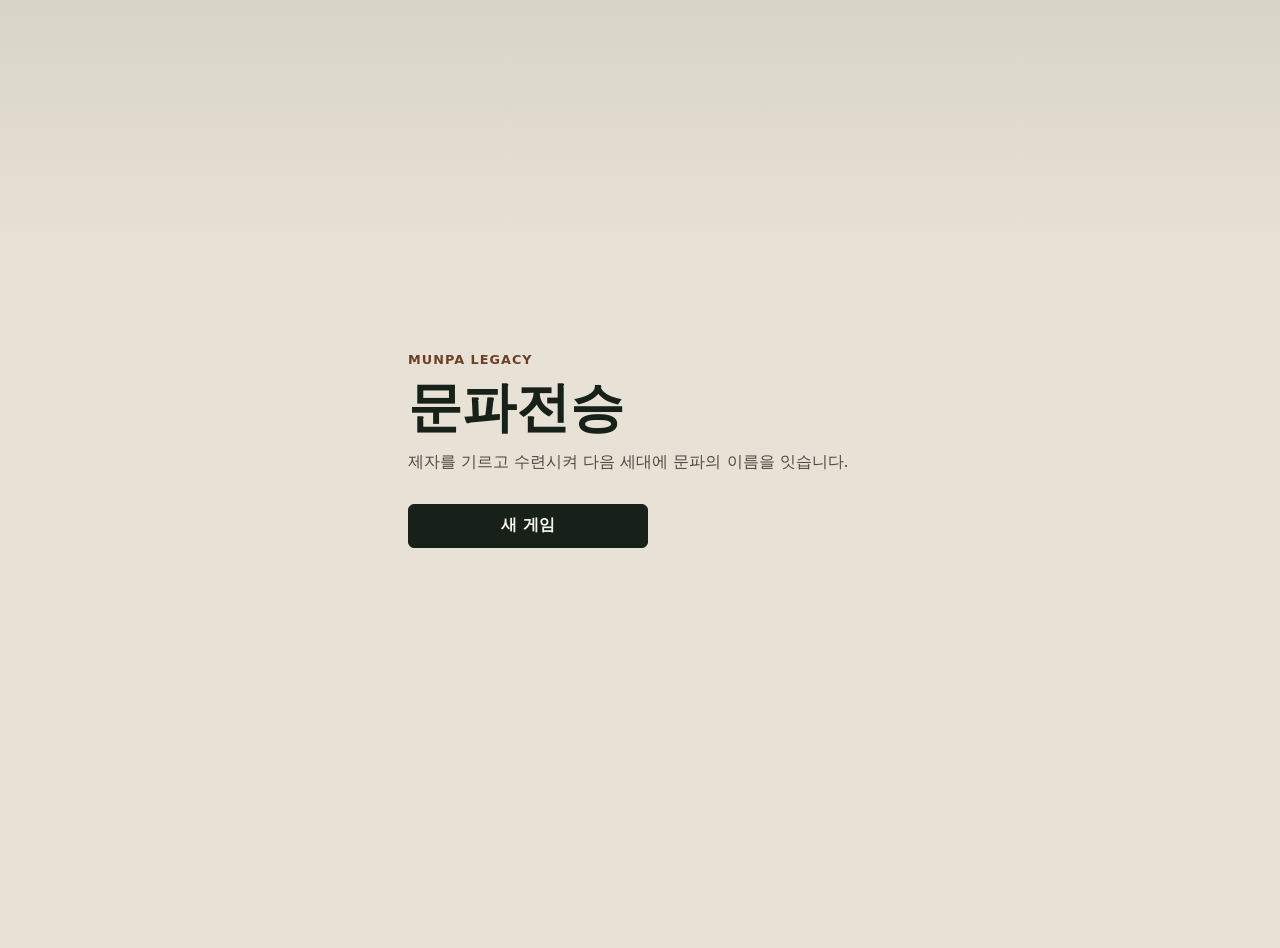
==== index.html @ 15f0800d "개파조사 생성 흐름 추가" ====
<!doctype html>
<html lang="ko">
  <head>
    <meta charset="utf-8">
    <meta name="viewport" content="width=device-width, initial-scale=1">
    <meta name="theme-color" content="#172019">
    <title>문파전승</title>
    <link rel="manifest" href="./manifest.webmanifest">
    <link rel="stylesheet" href="./styles.css">
  </head>
  <body>
    <main id="app" class="app-shell" aria-live="polite">
      <section id="welcomeView" class="welcome-view">
        <div class="welcome-copy">
          <p class="kicker">Munpa Legacy</p>
          <h1>문파전승</h1>
          <p>제자를 기르고 수련시켜 다음 세대에 문파의 이름을 잇습니다.</p>
        </div>
        <div class="welcome-actions">
          <button id="continueGame" class="secondary-action" type="button" hidden>계속하기</button>
          <button id="newGame" class="primary-action" type="button">새 게임</button>
        </div>
      </section>

      <section id="founderView" class="founder-view" hidden>
        <header class="creation-header">
          <p class="kicker">개파조사</p>
          <h1>첫 인물을 정하세요</h1>
        </header>

        <form id="founderForm" class="founder-form">
          <fieldset class="portrait-picker">
            <legend>초상화</legend>
            <div id="portraitOptions" class="portrait-options"></div>
          </fieldset>

          <label class="name-field" for="sectNameInput">
            <span>문파 이름</span>
            <div class="name-row">
              <input id="sectNameInput" name="sectName" type="text" maxlength="12" autocomplete="off">
              <button id="randomSectName" class="icon-action" type="button" aria-label="문파 이름 무작위" title="문파 이름 무작위">
                <svg class="dice-icon" aria-hidden="true" viewBox="0 0 24 24">
                  <rect x="3" y="3" width="18" height="18" rx="4"></rect>
                  <circle cx="8" cy="8" r="1.6"></circle>
                  <circle cx="16" cy="8" r="1.6"></circle>
                  <circle cx="8" cy="16" r="1.6"></circle>
                  <circle cx="16" cy="16" r="1.6"></circle>
                  <circle cx="12" cy="12" r="1.6"></circle>
                </svg>
              </button>
            </div>
          </label>

          <label class="name-field" for="founderName">
            <span>개파조사 이름</span>
            <div class="name-row">
              <input id="founderName" name="founderName" type="text" maxlength="12" autocomplete="off">
              <button id="randomName" class="icon-action" type="button" aria-label="이름 무작위" title="이름 무작위">
                <svg class="dice-icon" aria-hidden="true" viewBox="0 0 24 24">
                  <rect x="3" y="3" width="18" height="18" rx="4"></rect>
                  <circle cx="8" cy="8" r="1.6"></circle>
                  <circle cx="16" cy="8" r="1.6"></circle>
                  <circle cx="8" cy="16" r="1.6"></circle>
                  <circle cx="16" cy="16" r="1.6"></circle>
                  <circle cx="12" cy="12" r="1.6"></circle>
                </svg>
              </button>
            </div>
          </label>

          <button class="primary-action" type="submit">개파하기</button>
        </form>
      </section>

      <section id="gameView" class="game-view" hidden>
        <header class="fixed-status">
          <div class="sect-header">
            <div>
              <p class="kicker">현재 문파</p>
              <h1 id="sectName">-</h1>
            </div>
            <div class="header-actions">
              <p id="saveState" class="save-state">저장 확인 중</p>
              <button id="returnWelcome" class="secondary-action compact-action" type="button">처음으로</button>
            </div>
          </div>

          <article class="founder-card" aria-label="개파조사">
            <div id="founderPortrait" class="portrait portrait-small"></div>
            <div>
              <p class="kicker">개파조사</p>
              <h3 id="founderNameDisplay">-</h3>
              <p id="founderMeta">-</p>
            </div>
          </article>
        </header>

        <div class="status-pane">
          <section class="scene-panel" aria-label="문파 상태">
            <div class="scene-text">
              <p id="seasonText">입문 첫날</p>
              <h2 id="mainStatus">문파를 정비하는 중입니다</h2>
            </div>
            <div class="disciple-list" aria-label="제자 목록">
              <h3>제자</h3>
              <div id="discipleList"></div>
            </div>
          </section>
        </div>

        <nav class="menu-bar" aria-label="게임 메뉴">
          <button type="button">메뉴1</button>
          <button type="button">메뉴2</button>
        </nav>
      </section>
    </main>

    <script type="module" src="./src/app.js"></script>
  </body>
</html>
---- styles.css ----
:root {
  color: #172019;
  background: #e7e2d5;
  font-family:
    Inter, ui-sans-serif, system-ui, -apple-system, BlinkMacSystemFont, "Segoe UI",
    sans-serif;
}

* {
  box-sizing: border-box;
}

body {
  margin: 0;
  min-height: 100vh;
  background:
    linear-gradient(180deg, rgba(33, 45, 36, 0.08), transparent 260px),
    #e7e2d5;
}

button {
  min-height: 44px;
  border: 1px solid #172019;
  border-radius: 6px;
  padding: 0 16px;
  color: #f8f5ed;
  background: #172019;
  font: inherit;
  font-weight: 700;
  cursor: pointer;
}

button:hover {
  background: #2d4336;
}

[hidden] {
  display: none !important;
}

.app-shell {
  min-height: 100vh;
}

.welcome-view,
.founder-view,
.game-view {
  width: min(100%, 520px);
  min-height: 100vh;
  margin: 0 auto;
}

.welcome-view,
.founder-view {
  display: grid;
  align-content: center;
  gap: 28px;
  padding: 28px;
}

.founder-view {
  align-content: start;
  background: #f8f5ed;
}

.welcome-copy {
  display: grid;
  gap: 12px;
}

.kicker {
  margin: 0;
  color: #6d3f24;
  font-size: 0.8rem;
  font-weight: 800;
  letter-spacing: 0.08em;
  text-transform: uppercase;
}

.welcome-copy h1,
.creation-header h1,
.sect-header h1 {
  margin: 0;
  font-size: clamp(2rem, 8vw, 3.4rem);
  line-height: 1.05;
  word-break: keep-all;
  text-wrap: balance;
}

.welcome-copy p:not(.kicker) {
  max-width: 32rem;
  margin: 0;
  color: #4d4a42;
  font-size: 1rem;
  line-height: 1.7;
  word-break: keep-all;
  overflow-wrap: break-word;
  text-wrap: pretty;
}

.welcome-actions {
  display: flex;
  flex-wrap: wrap;
  gap: 10px;
}

.primary-action,
.secondary-action {
  width: 100%;
  max-width: 240px;
}

.secondary-action {
  color: #172019;
  background: #ffffff;
}

.secondary-action:hover {
  background: #efe8d8;
}

.creation-header {
  display: grid;
  gap: 8px;
  padding-top: clamp(12px, 6vh, 48px);
}

.creation-header h1 {
  font-size: clamp(2rem, 7vw, 3rem);
}

.founder-form {
  display: grid;
  gap: 22px;
}

.portrait-picker {
  display: grid;
  gap: 12px;
  margin: 0;
  padding: 0;
  border: 0;
}

.portrait-picker legend,
.name-field span {
  margin-bottom: 8px;
  color: #172019;
  font-weight: 800;
}

.portrait-options {
  display: grid;
  grid-template-columns: repeat(2, minmax(0, 1fr));
  gap: 10px;
}

.portrait-option {
  display: grid;
  aspect-ratio: 1;
  min-height: 0;
  padding: 8px;
  border: 1px solid #d3cbb8;
  border-radius: 8px;
  color: #172019;
  background: #ffffff;
}

.portrait-option:hover {
  color: #172019;
  background: #f8f5ed;
}

.portrait-option[aria-pressed="true"] {
  border-color: #172019;
  box-shadow: inset 0 0 0 2px #172019;
}

.portrait {
  position: relative;
  width: 100%;
  aspect-ratio: 1;
  min-height: 0;
  border: 1px solid rgba(23, 32, 25, 0.18);
  border-radius: 8px;
  overflow: hidden;
  background:
    radial-gradient(circle at 50% 35%, var(--face) 0 17%, transparent 18%),
    radial-gradient(circle at 50% 72%, var(--robe) 0 30%, transparent 31%),
    linear-gradient(145deg, var(--bg-a), var(--bg-b));
}

.portrait-image {
  background:
    var(--portrait-image) center / cover no-repeat,
    linear-gradient(145deg, var(--bg-a), var(--bg-b));
}

.portrait-image::before,
.portrait-image::after {
  display: none;
}

.portrait::before {
  content: "";
  position: absolute;
  left: 50%;
  top: 26%;
  width: 38%;
  aspect-ratio: 1;
  border-radius: 50% 50% 45% 45%;
  background:
    radial-gradient(circle at 38% 44%, #172019 0 4%, transparent 5%),
    radial-gradient(circle at 62% 44%, #172019 0 4%, transparent 5%),
    linear-gradient(var(--hair) 0 34%, var(--face) 35%);
  transform: translateX(-50%);
}

.portrait::after {
  content: "";
  position: absolute;
  left: 50%;
  bottom: 10%;
  width: 58%;
  height: 42%;
  border-radius: 44% 44% 18% 18%;
  background: linear-gradient(145deg, var(--robe), var(--robe-dark));
  transform: translateX(-50%);
}

.portrait-small {
  width: 76px;
  min-width: 76px;
  height: 76px;
}

.name-field {
  display: grid;
  gap: 8px;
}

.name-row {
  display: grid;
  grid-template-columns: minmax(0, 1fr) 52px;
  gap: 8px;
}

.name-row input {
  width: 100%;
  min-height: 44px;
  border: 1px solid #d3cbb8;
  border-radius: 6px;
  padding: 0 12px;
  color: #172019;
  background: #ffffff;
  font: inherit;
  font-weight: 700;
}

.icon-action {
  display: flex;
  align-items: center;
  justify-content: center;
  width: 52px;
  min-width: 52px;
  min-height: 44px;
  padding: 0;
  color: #172019;
  background: #ffffff;
  line-height: 1;
}

.icon-action:hover {
  background: #efe8d8;
}

.dice-icon {
  display: block;
  width: 25px;
  height: 25px;
  overflow: visible;
}

.dice-icon rect {
  fill: none;
  stroke: currentColor;
  stroke-width: 2;
}

.dice-icon circle {
  fill: currentColor;
}

.founder-form > .primary-action {
  max-width: none;
}

.game-view {
  display: grid;
  grid-template-rows: auto minmax(0, 1fr) auto;
  background: #f8f5ed;
  box-shadow: 0 0 0 1px rgba(23, 32, 25, 0.08);
}

.fixed-status {
  display: grid;
  gap: 14px;
  padding: 20px 20px 16px;
  border-bottom: 1px solid #d3cbb8;
  background: #f8f5ed;
  z-index: 1;
}

.status-pane {
  min-height: 0;
  padding: 0 20px 20px;
  overflow: auto;
}

.sect-header {
  display: flex;
  align-items: flex-start;
  justify-content: space-between;
  gap: 16px;
}

.sect-header h1 {
  margin-top: 4px;
  font-size: clamp(1.8rem, 7vw, 2.8rem);
}

.save-state {
  flex: 0 0 auto;
  margin: 0;
  color: #5f675e;
  font-size: 0.85rem;
  text-align: right;
}

.header-actions {
  display: grid;
  justify-items: end;
  gap: 8px;
}

.compact-action {
  width: auto;
  min-height: 34px;
  padding: 0 10px;
  font-size: 0.85rem;
}

.scene-panel {
  display: grid;
  gap: 18px;
  padding: 20px 0 0;
}

.scene-text {
  min-height: 180px;
  display: grid;
  align-content: end;
  gap: 8px;
  padding: 20px;
  border: 1px solid #d3cbb8;
  border-radius: 8px;
  background:
    linear-gradient(160deg, rgba(45, 67, 54, 0.88), rgba(108, 63, 36, 0.78)),
    #2d4336;
  color: #f8f5ed;
}

.scene-text p,
.scene-text h2,
.disciple-list h3 {
  margin: 0;
}

.scene-text p {
  color: #e8d4b2;
  font-weight: 700;
}

.scene-text h2 {
  font-size: clamp(1.35rem, 5vw, 2rem);
  line-height: 1.25;
}

.disciple-list {
  display: grid;
  gap: 10px;
}

.founder-card {
  display: flex;
  align-items: center;
  gap: 14px;
  padding: 14px;
  border: 1px solid #d3cbb8;
  border-radius: 8px;
  background: #ffffff;
}

.founder-card h3,
.founder-card p {
  margin: 0;
}

.founder-card h3 {
  margin-top: 2px;
  font-size: 1.15rem;
}

.founder-card p:not(.kicker) {
  margin-top: 4px;
  color: #5f675e;
  font-size: 0.9rem;
}

.disciple-list h3 {
  font-size: 1rem;
}

.disciple-card {
  display: grid;
  gap: 6px;
  padding: 14px;
  border: 1px solid #d3cbb8;
  border-radius: 8px;
  background: #ffffff;
}

.disciple-card strong {
  font-size: 1rem;
}

.disciple-card span {
  color: #5f675e;
  font-size: 0.9rem;
}

.empty-state {
  margin: 0;
  padding: 14px;
  border: 1px dashed #c8bfae;
  border-radius: 8px;
  color: #5f675e;
  background: #ffffff;
}

.menu-bar {
  display: grid;
  grid-template-columns: repeat(2, minmax(0, 1fr));
  gap: 10px;
  max-height: 40vh;
  padding: 12px;
  border-top: 1px solid #d3cbb8;
  background: #efe8d8;
  overflow-y: auto;
}

.menu-bar button {
  width: 100%;
}

@media (min-width: 760px) {
  body {
    padding: 24px;
  }

  .welcome-view,
  .founder-view,
  .game-view {
    min-height: calc(100vh - 48px);
    border-radius: 10px;
    overflow: hidden;
  }

  .welcome-view,
  .founder-view {
    min-height: calc(100vh - 48px);
  }
}

@media (max-width: 420px) {
  .sect-header {
    display: grid;
  }

  .save-state {
    text-align: left;
  }

  .header-actions {
    justify-items: start;
  }
}
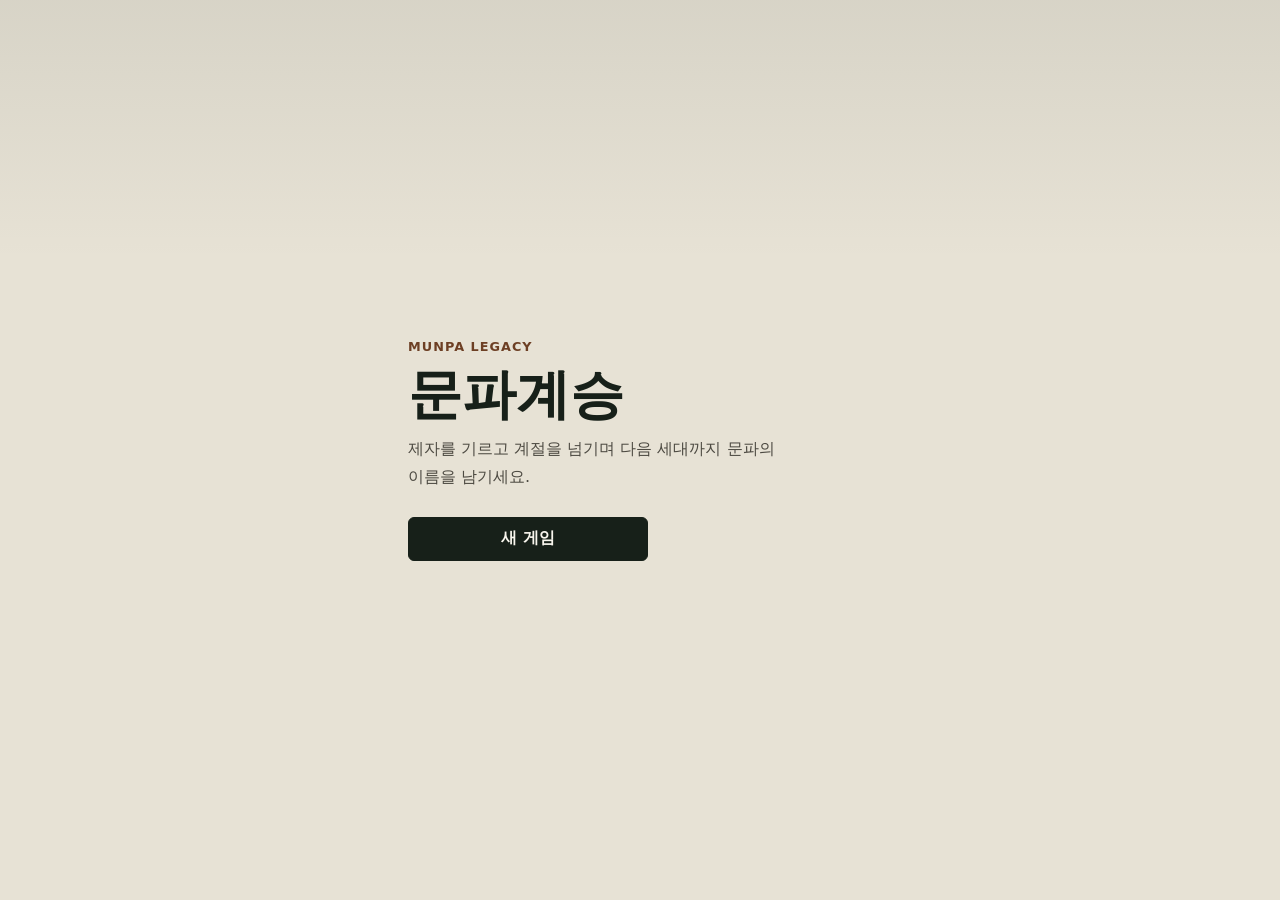
==== commit 2003080f: "제자 모집과 시간 시스템 추가" ====
--- a/index.html
+++ b/index.html
@@ -4,7 +4,7 @@
     <meta charset="utf-8">
     <meta name="viewport" content="width=device-width, initial-scale=1">
     <meta name="theme-color" content="#172019">
-    <title>문파전승</title>
+    <title>문파계승</title>
     <link rel="manifest" href="./manifest.webmanifest">
     <link rel="stylesheet" href="./styles.css">
   </head>
@@ -13,8 +13,8 @@
       <section id="welcomeView" class="welcome-view">
         <div class="welcome-copy">
           <p class="kicker">Munpa Legacy</p>
-          <h1>문파전승</h1>
-          <p>제자를 기르고 수련시켜 다음 세대에 문파의 이름을 잇습니다.</p>
+          <h1>문파계승</h1>
+          <p>제자를 기르고 계절을 넘기며 다음 세대까지 문파의 이름을 남기세요.</p>
         </div>
         <div class="welcome-actions">
           <button id="continueGame" class="secondary-action" type="button" hidden>계속하기</button>
@@ -25,7 +25,7 @@
       <section id="founderView" class="founder-view" hidden>
         <header class="creation-header">
           <p class="kicker">개파조사</p>
-          <h1>첫 인물을 정하세요</h1>
+          <h1>첫 문주를 정하세요</h1>
         </header>
 
         <form id="founderForm" class="founder-form">
@@ -68,6 +68,7 @@
             </div>
           </label>
 
+          <p class="creation-note">개파조사는 35세, 최대 수명, 건강 100으로 시작합니다.</p>
           <button class="primary-action" type="submit">개파하기</button>
         </form>
       </section>
@@ -85,20 +86,25 @@
             </div>
           </div>
 
-          <article class="founder-card" aria-label="개파조사">
-            <div id="founderPortrait" class="portrait portrait-small"></div>
-            <div>
-              <p class="kicker">개파조사</p>
-              <h3 id="founderNameDisplay">-</h3>
-              <p id="founderMeta">-</p>
-            </div>
-          </article>
+          <div class="hud-row">
+            <button id="founderCard" class="founder-card" type="button" aria-label="개파조사 상세 정보 열기">
+              <div id="founderPortrait" class="portrait portrait-small"></div>
+              <div>
+                <p class="kicker">개파조사</p>
+                <h3 id="founderNameDisplay">-</h3>
+                <p id="founderMeta">-</p>
+              </div>
+            </button>
+
+            <article class="time-card" aria-label="현재 시간">
+              <h3 id="seasonText">1년 봄</h3>
+            </article>
+          </div>
         </header>
 
         <div class="status-pane">
           <section class="scene-panel" aria-label="문파 상태">
             <div class="scene-text">
-              <p id="seasonText">입문 첫날</p>
               <h2 id="mainStatus">문파를 정비하는 중입니다</h2>
             </div>
             <div class="disciple-list" aria-label="제자 목록">
@@ -106,13 +112,49 @@
               <div id="discipleList"></div>
             </div>
           </section>
+
+          <section id="recruitmentPanel" class="recruitment-panel" aria-label="제자 모집" hidden>
+            <div class="panel-heading">
+              <div>
+                <p class="kicker">제자 모집</p>
+                <h2>후보 판정</h2>
+              </div>
+              <button id="closeRecruitment" class="secondary-action compact-action" type="button">닫기</button>
+            </div>
+
+            <div class="bulk-actions" aria-label="전체 판정">
+              <button data-bulk-decision="defer" type="button">전체 유예</button>
+              <button data-bulk-decision="reject" type="button">전체 불합격</button>
+              <button data-bulk-decision="accept" type="button">전체 합격</button>
+            </div>
+
+            <div id="candidateList" class="candidate-list"></div>
+
+            <div class="confirm-actions">
+              <button id="cancelRecruitment" class="secondary-action" type="button">취소</button>
+              <button id="confirmRecruitment" class="primary-action" type="button">확인</button>
+            </div>
+          </section>
         </div>
 
         <nav class="menu-bar" aria-label="게임 메뉴">
-          <button type="button">메뉴1</button>
-          <button type="button">메뉴2</button>
+          <button id="openRecruitment" type="button">제자 모집</button>
+          <button id="endTurn" type="button">턴 종료</button>
         </nav>
       </section>
+
+      <div id="founderModal" class="modal-backdrop" hidden>
+        <section class="modal-panel" role="dialog" aria-modal="true" aria-labelledby="founderModalTitle">
+          <div class="panel-heading">
+            <div>
+              <p class="kicker">상세 정보</p>
+              <h2 id="founderModalTitle">개파조사</h2>
+            </div>
+            <button id="closeFounderModal" class="secondary-action compact-action" type="button">닫기</button>
+          </div>
+          <div id="founderDetail" class="detail-grid"></div>
+        </section>
+      </div>
     </main>
 
     <script type="module" src="./src/app.js"></script>
--- a/styles.css
+++ b/styles.css
@@ -1,37 +1,126 @@
 :root {
-  color: #172019;
-  background: #e7e2d5;
+  --app-height: 100vh;
+  --color-page: #e7e2d5;
+  --color-surface: #f8f5ed;
+  --color-surface-raised: #ffffff;
+  --color-panel: #efe8d8;
+  --color-text: #172019;
+  --color-text-muted: #5f675e;
+  --color-text-soft: #4d4a42;
+  --color-accent: #6d3f24;
+  --color-border: #d3cbb8;
+  --color-border-soft: rgba(23, 32, 25, 0.08);
+  --color-action: #172019;
+  --color-action-hover: #2d4336;
+  --color-action-text: #f8f5ed;
+  --color-focus: #172019;
+  --color-page-glow: rgba(33, 45, 36, 0.08);
+  --color-scene-a: rgba(45, 67, 54, 0.88);
+  --color-scene-b: rgba(108, 63, 36, 0.78);
+  --color-scene-base: #2d4336;
+  --color-scene-muted: #e8d4b2;
+  color: var(--color-text);
+  background: var(--color-page);
   font-family:
     Inter, ui-sans-serif, system-ui, -apple-system, BlinkMacSystemFont, "Segoe UI",
     sans-serif;
 }
 
+@media (prefers-color-scheme: dark) {
+  :root {
+    --color-page: #161812;
+    --color-surface: #20251d;
+    --color-surface-raised: #293024;
+    --color-panel: #171d16;
+    --color-text: #f0eadc;
+    --color-text-muted: #aeb6a9;
+    --color-text-soft: #d3cbb8;
+    --color-accent: #e0ae73;
+    --color-border: #4c5547;
+    --color-border-soft: rgba(240, 234, 220, 0.12);
+    --color-action: #e7dcc6;
+    --color-action-hover: #f5ead5;
+    --color-action-text: #172019;
+    --color-focus: #f0eadc;
+    --color-page-glow: rgba(240, 234, 220, 0.06);
+    --color-scene-a: rgba(35, 63, 47, 0.92);
+    --color-scene-b: rgba(94, 61, 36, 0.86);
+    --color-scene-base: #142018;
+    --color-scene-muted: #dfbf8b;
+  }
+}
+
+@supports (height: 100svh) {
+  :root {
+    --app-height: 100svh;
+  }
+}
+
+@supports (height: 100dvh) {
+  :root {
+    --app-height: 100dvh;
+  }
+}
+
 * {
   box-sizing: border-box;
 }
 
+html {
+  height: var(--app-height);
+  overflow: hidden;
+}
+
 body {
   margin: 0;
-  min-height: 100vh;
+  height: var(--app-height);
+  overflow: hidden;
   background:
-    linear-gradient(180deg, rgba(33, 45, 36, 0.08), transparent 260px),
-    #e7e2d5;
+    linear-gradient(180deg, var(--color-page-glow), transparent 260px),
+    var(--color-page);
 }
 
 button {
   min-height: 44px;
-  border: 1px solid #172019;
+  border: 1px solid var(--color-action);
   border-radius: 6px;
   padding: 0 16px;
-  color: #f8f5ed;
-  background: #172019;
+  color: var(--color-action-text);
+  background: var(--color-action);
   font: inherit;
   font-weight: 700;
   cursor: pointer;
+  transition:
+    background-color 120ms ease,
+    border-color 120ms ease,
+    color 120ms ease,
+    transform 120ms ease;
 }
 
 button:hover {
-  background: #2d4336;
+  background: var(--color-action-hover);
+}
+
+button:active {
+  transform: translateY(1px);
+}
+
+button:focus-visible,
+input:focus-visible {
+  outline: 3px solid color-mix(in srgb, var(--color-focus), transparent 72%);
+  outline-offset: 2px;
+}
+
+button:disabled {
+  border-color: var(--color-border);
+  color: var(--color-text-muted);
+  background: color-mix(in srgb, var(--color-surface-raised), var(--color-border) 22%);
+  cursor: not-allowed;
+  opacity: 0.58;
+}
+
+button:disabled:hover {
+  background: color-mix(in srgb, var(--color-surface-raised), var(--color-border) 22%);
 }
 
 [hidden] {
@@ -39,28 +128,33 @@
 }
 
 .app-shell {
-  min-height: 100vh;
+  height: 100%;
+  min-height: 0;
+  overflow: hidden;
 }
 
 .welcome-view,
 .founder-view,
 .game-view {
   width: min(100%, 520px);
-  min-height: 100vh;
+  height: 100%;
+  min-height: 0;
   margin: 0 auto;
+  overflow: hidden;
 }
 
 .welcome-view,
 .founder-view {
   display: grid;
   align-content: center;
-  gap: 28px;
-  padding: 28px;
+  gap: clamp(18px, 3vh, 28px);
+  padding: clamp(18px, 4vh, 28px);
 }
 
 .founder-view {
   align-content: start;
-  background: #f8f5ed;
+  background: var(--color-surface);
+  overflow-y: auto;
 }
 
 .welcome-copy {
@@ -70,7 +164,7 @@
 
 .kicker {
   margin: 0;
-  color: #6d3f24;
+  color: var(--color-accent);
   font-size: 0.8rem;
   font-weight: 800;
   letter-spacing: 0.08em;
@@ -90,7 +184,7 @@
 .welcome-copy p:not(.kicker) {
   max-width: 32rem;
   margin: 0;
-  color: #4d4a42;
+  color: var(--color-text-soft);
   font-size: 1rem;
   line-height: 1.7;
   word-break: keep-all;
@@ -111,27 +205,27 @@
 }
 
 .secondary-action {
-  color: #172019;
-  background: #ffffff;
+  color: var(--color-text);
+  background: var(--color-surface-raised);
 }
 
 .secondary-action:hover {
-  background: #efe8d8;
+  background: var(--color-panel);
 }
 
 .creation-header {
   display: grid;
-  gap: 8px;
-  padding-top: clamp(12px, 6vh, 48px);
+  gap: 6px;
+  padding-top: clamp(0px, 2vh, 18px);
 }
 
 .creation-header h1 {
-  font-size: clamp(2rem, 7vw, 3rem);
+  font-size: clamp(1.9rem, 6vw, 2.55rem);
 }
 
 .founder-form {
   display: grid;
-  gap: 22px;
+  gap: clamp(14px, 2.4vh, 20px);
 }
 
 .portrait-picker {
@@ -145,13 +239,14 @@
 .portrait-picker legend,
 .name-field span {
   margin-bottom: 8px;
-  color: #172019;
+  color: var(--color-text);
   font-weight: 800;
 }
 
 .portrait-options {
   display: grid;
   grid-template-columns: repeat(2, minmax(0, 1fr));
+  width: min(100%, 420px);
   gap: 10px;
 }
 
@@ -159,21 +254,22 @@
   display: grid;
   aspect-ratio: 1;
   min-height: 0;
-  padding: 8px;
-  border: 1px solid #d3cbb8;
-  border-radius: 8px;
-  color: #172019;
-  background: #ffffff;
+  padding: 6px;
+  border: 1px solid var(--color-border);
+  border-radius: 8px;
+  color: var(--color-text);
+  background: var(--color-surface-raised);
+  box-shadow: none;
 }
 
 .portrait-option:hover {
-  color: #172019;
-  background: #f8f5ed;
+  color: var(--color-text);
+  background: var(--color-surface);
 }
 
 .portrait-option[aria-pressed="true"] {
-  border-color: #172019;
-  box-shadow: inset 0 0 0 2px #172019;
+  border-color: var(--color-focus);
+  box-shadow: inset 0 0 0 2px var(--color-focus);
 }
 
 .portrait {
@@ -181,7 +277,7 @@
   width: 100%;
   aspect-ratio: 1;
   min-height: 0;
-  border: 1px solid rgba(23, 32, 25, 0.18);
+  border: 1px solid color-mix(in srgb, var(--color-text), transparent 82%);
   border-radius: 8px;
   overflow: hidden;
   background:
@@ -210,8 +306,8 @@
   aspect-ratio: 1;
   border-radius: 50% 50% 45% 45%;
   background:
-    radial-gradient(circle at 38% 44%, #172019 0 4%, transparent 5%),
-    radial-gradient(circle at 62% 44%, #172019 0 4%, transparent 5%),
+    radial-gradient(circle at 38% 44%, var(--color-text) 0 4%, transparent 5%),
+    radial-gradient(circle at 62% 44%, var(--color-text) 0 4%, transparent 5%),
     linear-gradient(var(--hair) 0 34%, var(--face) 35%);
   transform: translateX(-50%);
 }
@@ -229,9 +325,9 @@
 }
 
 .portrait-small {
-  width: 76px;
-  min-width: 76px;
-  height: 76px;
+  width: 54px;
+  min-width: 54px;
+  height: 54px;
 }
 
 .name-field {
@@ -248,11 +344,11 @@
 .name-row input {
   width: 100%;
   min-height: 44px;
-  border: 1px solid #d3cbb8;
+  border: 1px solid var(--color-border);
   border-radius: 6px;
   padding: 0 12px;
-  color: #172019;
-  background: #ffffff;
+  color: var(--color-text);
+  background: var(--color-surface-raised);
   font: inherit;
   font-weight: 700;
 }
@@ -265,13 +361,13 @@
   min-width: 52px;
   min-height: 44px;
   padding: 0;
-  color: #172019;
-  background: #ffffff;
+  color: var(--color-text);
+  background: var(--color-surface-raised);
   line-height: 1;
 }
 
 .icon-action:hover {
-  background: #efe8d8;
+  background: var(--color-panel);
 }
 
 .dice-icon {
@@ -295,19 +391,26 @@
   max-width: none;
 }
 
+.creation-note {
+  margin: 0;
+  color: var(--color-text-muted);
+  font-size: 0.9rem;
+  line-height: 1.5;
+}
+
 .game-view {
   display: grid;
   grid-template-rows: auto minmax(0, 1fr) auto;
-  background: #f8f5ed;
-  box-shadow: 0 0 0 1px rgba(23, 32, 25, 0.08);
+  background: var(--color-surface);
+  box-shadow: 0 0 0 1px var(--color-border-soft);
 }
 
 .fixed-status {
   display: grid;
   gap: 14px;
   padding: 20px 20px 16px;
-  border-bottom: 1px solid #d3cbb8;
-  background: #f8f5ed;
+  border-bottom: 1px solid var(--color-border);
+  background: var(--color-surface);
   z-index: 1;
 }
 
@@ -332,7 +435,7 @@
 .save-state {
   flex: 0 0 auto;
   margin: 0;
-  color: #5f675e;
+  color: var(--color-text-muted);
   font-size: 0.85rem;
   text-align: right;
 }
@@ -362,12 +465,12 @@
   align-content: end;
   gap: 8px;
   padding: 20px;
-  border: 1px solid #d3cbb8;
+  border: 1px solid var(--color-border);
   border-radius: 8px;
   background:
-    linear-gradient(160deg, rgba(45, 67, 54, 0.88), rgba(108, 63, 36, 0.78)),
-    #2d4336;
-  color: #f8f5ed;
+    linear-gradient(160deg, var(--color-scene-a), var(--color-scene-b)),
+    var(--color-scene-base);
+  color: var(--color-action-text);
 }
 
 .scene-text p,
@@ -377,7 +480,7 @@
 }
 
 .scene-text p {
-  color: #e8d4b2;
+  color: var(--color-scene-muted);
   font-weight: 700;
 }
 
@@ -391,14 +494,30 @@
   gap: 10px;
 }
 
+.hud-row {
+  display: grid;
+  grid-template-columns: minmax(0, 1fr) auto;
+  gap: 8px;
+  align-items: stretch;
+}
+
 .founder-card {
   display: flex;
   align-items: center;
-  gap: 14px;
-  padding: 14px;
-  border: 1px solid #d3cbb8;
-  border-radius: 8px;
-  background: #ffffff;
+  width: 100%;
+  min-height: 0;
+  gap: 10px;
+  padding: 8px 10px;
+  border: 1px solid var(--color-border);
+  border-radius: 8px;
+  color: var(--color-text);
+  background: var(--color-surface-raised);
+  text-align: left;
+}
+
+.founder-card:hover {
+  color: var(--color-text);
+  background: var(--color-panel);
 }
 
 .founder-card h3,
@@ -407,14 +526,34 @@
 }
 
 .founder-card h3 {
+  margin-top: 1px;
+  font-size: 1rem;
+}
+
+.founder-card p:not(.kicker) {
   margin-top: 2px;
-  font-size: 1.15rem;
-}
-
-.founder-card p:not(.kicker) {
-  margin-top: 4px;
-  color: #5f675e;
-  font-size: 0.9rem;
+  color: var(--color-text-muted);
+  font-size: 0.82rem;
+}
+
+.time-card {
+  display: grid;
+  align-content: center;
+  min-width: 96px;
+  padding: 8px 10px;
+  border: 1px solid var(--color-border);
+  border-radius: 8px;
+  background: var(--color-panel);
+  text-align: center;
+}
+
+.time-card h3,
+.time-card p {
+  margin: 0;
+}
+
+.time-card h3 {
+  font-size: 0.98rem;
 }
 
 .disciple-list h3 {
@@ -425,9 +564,9 @@
   display: grid;
   gap: 6px;
   padding: 14px;
-  border: 1px solid #d3cbb8;
-  border-radius: 8px;
-  background: #ffffff;
+  border: 1px solid var(--color-border);
+  border-radius: 8px;
+  background: var(--color-surface-raised);
 }
 
 .disciple-card strong {
@@ -435,17 +574,17 @@
 }
 
 .disciple-card span {
-  color: #5f675e;
+  color: var(--color-text-muted);
   font-size: 0.9rem;
 }
 
 .empty-state {
   margin: 0;
   padding: 14px;
-  border: 1px dashed #c8bfae;
-  border-radius: 8px;
-  color: #5f675e;
-  background: #ffffff;
+  border: 1px dashed var(--color-border);
+  border-radius: 8px;
+  color: var(--color-text-muted);
+  background: var(--color-surface-raised);
 }
 
 .menu-bar {
@@ -454,13 +593,254 @@
   gap: 10px;
   max-height: 40vh;
   padding: 12px;
-  border-top: 1px solid #d3cbb8;
-  background: #efe8d8;
+  border-top: 1px solid var(--color-border);
+  background: var(--color-panel);
   overflow-y: auto;
 }
 
 .menu-bar button {
   width: 100%;
+}
+
+.recruitment-panel {
+  display: grid;
+  gap: 14px;
+  margin-top: 18px;
+  padding: 16px;
+  border: 1px solid var(--color-border);
+  border-radius: 8px;
+  background: var(--color-surface-raised);
+}
+
+.panel-heading {
+  display: flex;
+  align-items: flex-start;
+  justify-content: space-between;
+  gap: 12px;
+}
+
+.panel-heading h2 {
+  margin: 2px 0 0;
+  font-size: 1.25rem;
+}
+
+.bulk-actions,
+.confirm-actions {
+  display: grid;
+  grid-template-columns: repeat(3, minmax(0, 1fr));
+  gap: 8px;
+}
+
+.confirm-actions {
+  grid-template-columns: repeat(2, minmax(0, 1fr));
+}
+
+.bulk-actions button,
+.decision-actions button {
+  min-height: 38px;
+  padding: 0 10px;
+  font-size: 0.86rem;
+}
+
+.candidate-list {
+  display: grid;
+  gap: 10px;
+}
+
+.candidate-card {
+  display: grid;
+  gap: 12px;
+  padding: 12px;
+  border: 1px solid var(--color-border);
+  border-radius: 8px;
+  background: var(--color-surface);
+}
+
+.candidate-summary {
+  display: grid;
+  grid-template-columns: minmax(0, 1fr) auto;
+  gap: 8px 12px;
+  align-items: center;
+}
+
+.candidate-summary > div {
+  display: flex;
+  min-width: 0;
+  align-items: center;
+  gap: 8px;
+}
+
+.candidate-summary strong {
+  min-width: 0;
+  overflow-wrap: anywhere;
+  font-size: 1rem;
+}
+
+.candidate-stat {
+  grid-column: 1 / -1;
+  margin: 0;
+  color: var(--color-text);
+  font-size: 1.2rem;
+  font-weight: 900;
+}
+
+.decision-pill {
+  flex: 0 0 auto;
+  border: 1px solid var(--color-border);
+  border-radius: 999px;
+  padding: 3px 8px;
+  color: var(--color-text-muted);
+  background: var(--color-surface-raised);
+  font-size: 0.75rem;
+  font-weight: 800;
+}
+
+.decision-pill.accept {
+  color: #124024;
+  border-color: #74a889;
+  background: #dcefe4;
+}
+
+.decision-pill.reject {
+  color: #5b1d1d;
+  border-color: #c89494;
+  background: #f1dddd;
+}
+
+.decision-actions {
+  display: grid;
+  grid-template-columns: repeat(3, minmax(0, 1fr));
+  gap: 8px;
+}
+
+.decision-actions button[aria-pressed="true"] {
+  border-color: var(--color-focus);
+  box-shadow: inset 0 0 0 2px var(--color-focus);
+}
+
+.modal-backdrop {
+  position: fixed;
+  inset: 0;
+  display: grid;
+  place-items: center;
+  padding: 18px;
+  background: rgba(0, 0, 0, 0.42);
+  z-index: 10;
+}
+
+.modal-panel {
+  display: grid;
+  width: min(100%, 460px);
+  max-height: min(640px, 92vh);
+  gap: 16px;
+  overflow: visible;
+  border: 1px solid var(--color-border);
+  border-radius: 8px;
+  padding: 18px;
+  background: var(--color-surface-raised);
+  box-shadow: 0 20px 70px rgba(0, 0, 0, 0.28);
+}
+
+.detail-grid {
+  display: grid;
+  gap: 10px;
+}
+
+.detail-character h3,
+.detail-character p {
+  margin: 0;
+}
+
+.detail-character h3 {
+  margin-top: 1px;
+  font-size: 1rem;
+}
+
+.detail-stat-row {
+  display: grid;
+  grid-template-columns: repeat(2, minmax(0, 1fr));
+  gap: 8px;
+}
+
+.detail-item {
+  display: flex;
+  align-items: center;
+  justify-content: space-between;
+  gap: 12px;
+  padding: 12px;
+  border: 1px solid var(--color-border);
+  border-radius: 8px;
+  background: var(--color-surface);
+}
+
+.detail-item span {
+  color: var(--color-text-muted);
+  font-weight: 800;
+}
+
+.detail-item strong {
+  font-size: 1.15rem;
+}
+
+.detail-item.important {
+  border-color: color-mix(in srgb, var(--color-accent), var(--color-border) 38%);
+  background: color-mix(in srgb, var(--color-surface), var(--color-accent) 9%);
+}
+
+.detail-item.important span {
+  color: var(--color-accent);
+}
+
+.detail-item.important strong {
+  font-size: 1.28rem;
+  color: var(--color-text);
+}
+
+.tooltip-wrap {
+  position: relative;
+  display: inline-flex;
+  vertical-align: middle;
+}
+
+.tooltip-mark {
+  width: 22px;
+  min-width: 22px;
+  min-height: 22px;
+  border-radius: 999px;
+  padding: 0;
+  color: var(--color-action-text);
+  background: var(--color-action);
+  font-size: 0.8rem;
+  line-height: 1;
+}
+
+.tooltip-bubble {
+  position: absolute;
+  left: 0;
+  top: calc(100% + 8px);
+  z-index: 2;
+  width: min(260px, 78vw);
+  padding: 10px 12px;
+  border: 1px solid var(--color-border);
+  border-radius: 8px;
+  color: var(--color-text);
+  background: var(--color-surface-raised);
+  box-shadow: 0 12px 34px rgba(0, 0, 0, 0.18);
+  font-size: 0.82rem;
+  font-weight: 600;
+  line-height: 1.45;
+  opacity: 0;
+  pointer-events: none;
+  transform: translateY(-4px);
+  transition:
+    opacity 120ms ease,
+    transform 120ms ease;
+}
+
+.tooltip-wrap:hover .tooltip-bubble,
+.tooltip-mark:focus-visible + .tooltip-bubble {
+  opacity: 1;
+  transform: translateY(0);
 }
 
 @media (min-width: 760px) {
@@ -471,14 +851,14 @@
   .welcome-view,
   .founder-view,
   .game-view {
-    min-height: calc(100vh - 48px);
+    height: 100%;
+    min-height: 0;
     border-radius: 10px;
     overflow: hidden;
   }
 
-  .welcome-view,
   .founder-view {
-    min-height: calc(100vh - 48px);
+    overflow-y: auto;
   }
 }
 
@@ -494,4 +874,35 @@
   .header-actions {
     justify-items: start;
   }
-}
+
+  .hud-row {
+    grid-template-columns: minmax(0, 1fr);
+  }
+
+  .time-card {
+    min-width: 0;
+    text-align: left;
+  }
+
+  .bulk-actions,
+  .decision-actions,
+  .confirm-actions {
+    grid-template-columns: 1fr;
+  }
+
+  .candidate-summary {
+    grid-template-columns: minmax(0, 1fr);
+  }
+
+  .candidate-summary .compact-action {
+    width: 100%;
+  }
+
+  .detail-stat-row {
+    gap: 6px;
+  }
+
+  .detail-stat-row .detail-item {
+    padding: 10px;
+  }
+}
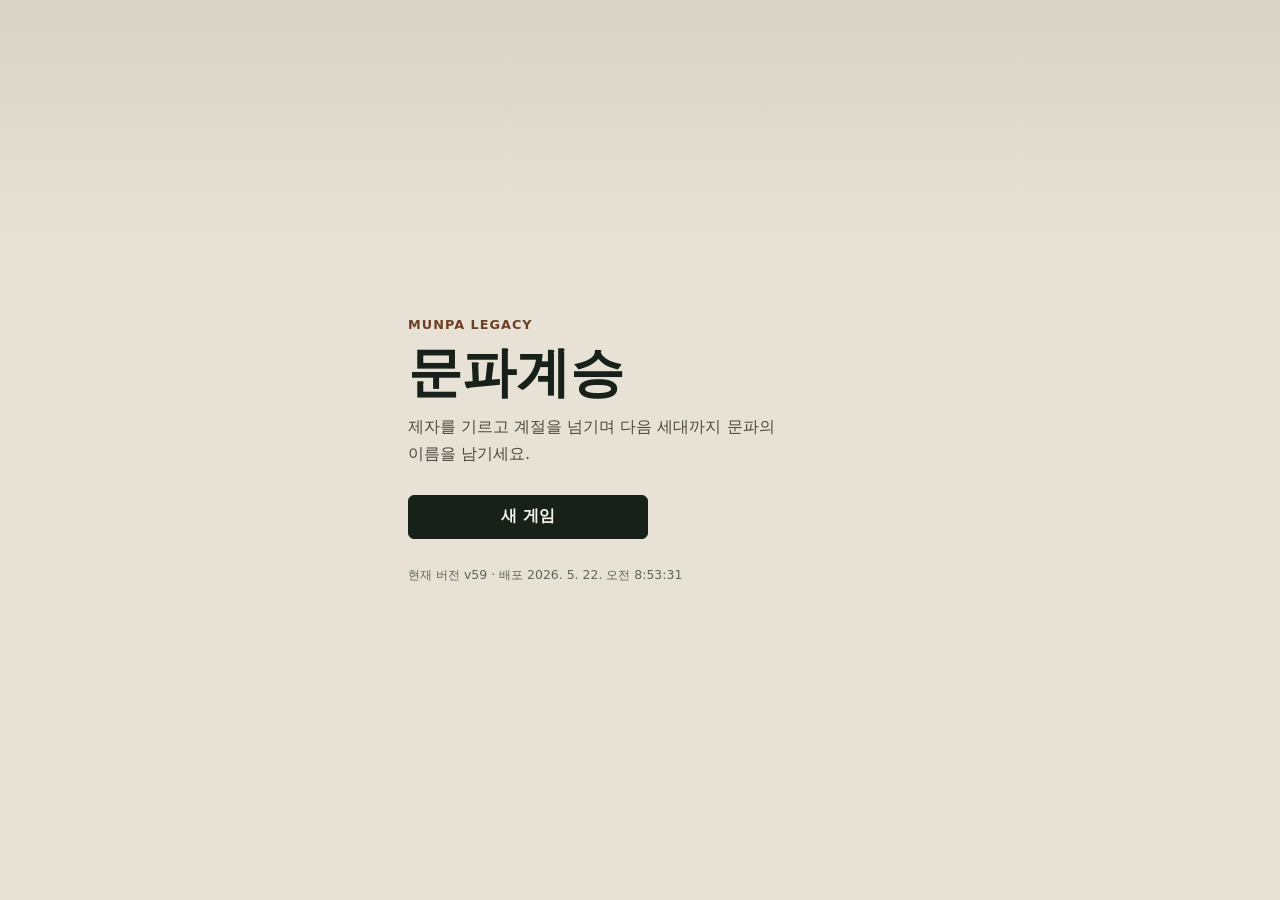
==== commit 3dd7cfa7: "제자 모집 화면 개선" ====
--- a/index.html
+++ b/index.html
@@ -18,8 +18,10 @@
         </div>
         <div class="welcome-actions">
           <button id="continueGame" class="secondary-action" type="button" hidden>계속하기</button>
+          <button id="viewRecords" class="secondary-action" type="button" hidden>기록 보기</button>
           <button id="newGame" class="primary-action" type="button">새 게임</button>
         </div>
+        <p id="deploymentMeta" class="deployment-meta">-</p>
       </section>
 
       <section id="founderView" class="founder-view" hidden>
@@ -68,7 +70,7 @@
             </div>
           </label>
 
-          <p class="creation-note">개파조사는 35세, 최대 수명, 건강 100으로 시작합니다.</p>
+          <p class="creation-note">개파조사는 35세, 수명 120으로 시작합니다.</p>
           <button class="primary-action" type="submit">개파하기</button>
         </form>
       </section>
@@ -90,7 +92,10 @@
             <button id="founderCard" class="founder-card" type="button" aria-label="개파조사 상세 정보 열기">
               <div id="founderPortrait" class="portrait portrait-small"></div>
               <div>
-                <p class="kicker">개파조사</p>
+                <div class="founder-label-row">
+                  <p class="kicker">개파조사</p>
+                  <span class="role-badge">장문인</span>
+                </div>
                 <h3 id="founderNameDisplay">-</h3>
                 <p id="founderMeta">-</p>
               </div>
@@ -104,57 +109,126 @@
 
         <div class="status-pane">
           <section class="scene-panel" aria-label="문파 상태">
-            <div class="scene-text">
-              <h2 id="mainStatus">문파를 정비하는 중입니다</h2>
-            </div>
             <div class="disciple-list" aria-label="제자 목록">
               <h3>제자</h3>
+              <p id="mainStatus" class="main-status">문파를 정비하는 중입니다</p>
               <div id="discipleList"></div>
             </div>
           </section>
-
-          <section id="recruitmentPanel" class="recruitment-panel" aria-label="제자 모집" hidden>
-            <div class="panel-heading">
-              <div>
-                <p class="kicker">제자 모집</p>
-                <h2>후보 판정</h2>
-              </div>
-              <button id="closeRecruitment" class="secondary-action compact-action" type="button">닫기</button>
-            </div>
-
+        </div>
+
+        <nav class="menu-bar" aria-label="게임 메뉴">
+          <button id="openRecruitment" type="button">제자 모집</button>
+          <button id="endTurn" type="button">턴 종료</button>
+          <button id="openCheats" type="button" hidden>치트</button>
+        </nav>
+      </section>
+
+      <section id="endingView" class="ending-view" hidden>
+        <header class="ending-header">
+          <p class="kicker">문파 멸망</p>
+          <h1 id="endingTitle">-</h1>
+          <p id="endingSummary">-</p>
+        </header>
+
+        <div id="endingStats" class="ending-stats"></div>
+
+        <div class="ending-actions">
+          <button id="endingReturnRecords" class="secondary-action" type="button">다른 기록 보기</button>
+          <button id="endingReturnWelcome" class="primary-action" type="button">처음으로</button>
+        </div>
+      </section>
+
+      <section id="recordsView" class="ending-view records-view" hidden>
+        <header class="ending-header">
+          <p class="kicker">플레이 기록</p>
+          <h1>기록 보기</h1>
+          <p>끝난 문파들의 기록을 훑어봅니다.</p>
+        </header>
+
+        <div id="recordsList" class="records-list"></div>
+
+        <div class="ending-actions">
+          <button id="clearRecords" class="danger-action" type="button">전체 삭제</button>
+          <button id="recordsReturnWelcome" class="primary-action" type="button">처음으로</button>
+        </div>
+      </section>
+
+      <div id="founderModal" class="modal-backdrop" hidden>
+        <section class="modal-panel" role="dialog" aria-modal="true" aria-labelledby="founderModalTitle">
+          <div class="panel-heading">
+            <div>
+              <p class="kicker">상세 정보</p>
+              <h2 id="founderModalTitle">개파조사</h2>
+            </div>
+            <button id="closeFounderModal" class="secondary-action compact-action" type="button">닫기</button>
+          </div>
+          <div id="founderDetail" class="detail-grid"></div>
+        </section>
+      </div>
+
+      <div id="recruitmentModal" class="modal-backdrop" hidden>
+        <section id="recruitmentPanel" class="modal-panel recruitment-panel" role="dialog" aria-modal="true" aria-labelledby="recruitmentModalTitle">
+          <div class="panel-heading">
+            <div>
+              <p class="kicker">제자 모집</p>
+              <h2 id="recruitmentModalTitle">후보 판정</h2>
+            </div>
+          </div>
+
+          <div id="candidateList" class="candidate-list"></div>
+
+          <div class="recruitment-footer">
             <div class="bulk-actions" aria-label="전체 판정">
               <button data-bulk-decision="defer" type="button">전체 유예</button>
               <button data-bulk-decision="reject" type="button">전체 불합격</button>
               <button data-bulk-decision="accept" type="button">전체 합격</button>
             </div>
 
-            <div id="candidateList" class="candidate-list"></div>
-
             <div class="confirm-actions">
               <button id="cancelRecruitment" class="secondary-action" type="button">취소</button>
               <button id="confirmRecruitment" class="primary-action" type="button">확인</button>
             </div>
-          </section>
-        </div>
-
-        <nav class="menu-bar" aria-label="게임 메뉴">
-          <button id="openRecruitment" type="button">제자 모집</button>
-          <button id="endTurn" type="button">턴 종료</button>
-        </nav>
-      </section>
-
-      <div id="founderModal" class="modal-backdrop" hidden>
-        <section class="modal-panel" role="dialog" aria-modal="true" aria-labelledby="founderModalTitle">
-          <div class="panel-heading">
-            <div>
-              <p class="kicker">상세 정보</p>
-              <h2 id="founderModalTitle">개파조사</h2>
-            </div>
-            <button id="closeFounderModal" class="secondary-action compact-action" type="button">닫기</button>
-          </div>
-          <div id="founderDetail" class="detail-grid"></div>
+          </div>
         </section>
       </div>
+
+      <div id="cheatModal" class="modal-backdrop" hidden>
+        <section class="modal-panel cheat-panel" role="dialog" aria-modal="true" aria-labelledby="cheatModalTitle">
+          <div class="panel-heading">
+            <div>
+              <p class="kicker">개발 전용</p>
+              <h2 id="cheatModalTitle">치트</h2>
+            </div>
+            <button id="closeCheats" class="secondary-action compact-action" type="button">닫기</button>
+          </div>
+
+          <div class="cheat-actions">
+            <button data-cheat-action="age-to-lifespan" type="button">수명까지 노화</button>
+            <button data-cheat-action="age-over-lifespan" type="button">수명 초과 1년</button>
+            <button data-cheat-action="advance-year" type="button">1년 진행</button>
+            <button data-cheat-action="advance-five-years" type="button">5년 진행</button>
+            <button data-cheat-action="restore-health" type="button">건강 회복</button>
+          </div>
+        </section>
+      </div>
+
+      <aside id="cheatSidebar" class="cheat-sidebar" aria-label="치트" hidden>
+        <div class="panel-heading">
+          <div>
+            <p class="kicker">개발 전용</p>
+            <h2>치트</h2>
+          </div>
+        </div>
+        <div id="cheatSummary" class="cheat-summary"></div>
+        <div class="cheat-actions">
+          <button data-cheat-action="age-to-lifespan" type="button">수명까지 노화</button>
+          <button data-cheat-action="age-over-lifespan" type="button">수명 초과 1년</button>
+          <button data-cheat-action="advance-year" type="button">1년 진행</button>
+          <button data-cheat-action="advance-five-years" type="button">5년 진행</button>
+          <button data-cheat-action="restore-health" type="button">건강 회복</button>
+        </div>
+      </aside>
     </main>
 
     <script type="module" src="./src/app.js"></script>
--- a/styles.css
+++ b/styles.css
@@ -15,10 +15,6 @@
   --color-action-text: #f8f5ed;
   --color-focus: #172019;
   --color-page-glow: rgba(33, 45, 36, 0.08);
-  --color-scene-a: rgba(45, 67, 54, 0.88);
-  --color-scene-b: rgba(108, 63, 36, 0.78);
-  --color-scene-base: #2d4336;
-  --color-scene-muted: #e8d4b2;
   color: var(--color-text);
   background: var(--color-page);
   font-family:
@@ -43,10 +39,6 @@
     --color-action-text: #172019;
     --color-focus: #f0eadc;
     --color-page-glow: rgba(240, 234, 220, 0.06);
-    --color-scene-a: rgba(35, 63, 47, 0.92);
-    --color-scene-b: rgba(94, 61, 36, 0.86);
-    --color-scene-base: #142018;
-    --color-scene-muted: #dfbf8b;
   }
 }
 
@@ -68,13 +60,15 @@
 
 html {
   height: var(--app-height);
-  overflow: hidden;
+  overflow-x: hidden;
+  overflow-y: auto;
 }
 
 body {
   margin: 0;
   height: var(--app-height);
-  overflow: hidden;
+  overflow-x: hidden;
+  overflow-y: auto;
   background:
     linear-gradient(180deg, var(--color-page-glow), transparent 260px),
     var(--color-page);
@@ -111,6 +105,16 @@
   outline-offset: 2px;
 }
 
+.danger-action {
+  border-color: #8a2f2f;
+  color: #fff7f3;
+  background: #8a2f2f;
+}
+
+.danger-action:hover {
+  background: #a13a3a;
+}
+
 button:disabled {
   border-color: var(--color-border);
   color: var(--color-text-muted);
@@ -135,7 +139,8 @@
 
 .welcome-view,
 .founder-view,
-.game-view {
+.game-view,
+.ending-view {
   width: min(100%, 520px);
   height: 100%;
   min-height: 0;
@@ -144,7 +149,8 @@
 }
 
 .welcome-view,
-.founder-view {
+.founder-view,
+.ending-view {
   display: grid;
   align-content: center;
   gap: clamp(18px, 3vh, 28px);
@@ -196,6 +202,13 @@
   display: flex;
   flex-wrap: wrap;
   gap: 10px;
+}
+
+.deployment-meta {
+  margin: 0;
+  color: var(--color-text-muted);
+  font-size: 0.78rem;
+  line-height: 1.4;
 }
 
 .primary-action,
@@ -398,6 +411,187 @@
   line-height: 1.5;
 }
 
+.ending-view {
+  height: 100%;
+  min-height: 0;
+  align-content: stretch;
+  grid-template-rows: auto minmax(0, 1fr) auto;
+  background: var(--color-surface);
+  overflow: hidden;
+  padding-bottom: clamp(18px, 4vh, 28px);
+  -webkit-overflow-scrolling: touch;
+}
+
+.ending-header {
+  display: grid;
+  gap: 8px;
+}
+
+.ending-header h1,
+.ending-header p {
+  margin: 0;
+}
+
+.ending-header h1 {
+  font-size: clamp(2rem, 8vw, 3rem);
+  line-height: 1.05;
+}
+
+.ending-header p:not(.kicker) {
+  color: var(--color-text-soft);
+  line-height: 1.6;
+}
+
+.ending-stats {
+  display: grid;
+  align-content: start;
+  gap: 10px;
+  min-height: 0;
+  overflow-y: auto;
+  padding-right: 6px;
+  -webkit-overflow-scrolling: touch;
+}
+
+.ending-stat {
+  display: flex;
+  align-items: center;
+  justify-content: space-between;
+  gap: 12px;
+  padding: 13px 14px;
+  border: 1px solid var(--color-border);
+  border-radius: 8px;
+  background: var(--color-surface-raised);
+}
+
+.ending-stat span {
+  color: var(--color-text-muted);
+  font-weight: 800;
+}
+
+.ending-stat strong {
+  text-align: right;
+}
+
+.ending-actions {
+  display: grid;
+  grid-template-columns: repeat(2, minmax(0, 1fr));
+  gap: 10px;
+  margin-top: 4px;
+  padding-top: 12px;
+  border-top: 1px solid var(--color-border);
+  background: var(--color-surface);
+}
+
+.ending-actions > .primary-action,
+.ending-actions > .secondary-action {
+  width: 100%;
+  max-width: none;
+}
+
+.lineage-block {
+  display: grid;
+  gap: 10px;
+  padding: 14px;
+  border: 1px solid var(--color-border);
+  border-radius: 8px;
+  background: var(--color-surface-raised);
+}
+
+.lineage-block h2 {
+  margin: 0;
+  font-size: 1rem;
+}
+
+.lineage-block ol {
+  display: grid;
+  gap: 8px;
+  margin: 0;
+  padding-left: 1.35rem;
+}
+
+.lineage-block li {
+  padding-left: 2px;
+}
+
+.lineage-block strong {
+  display: block;
+}
+
+.lineage-block span {
+  color: var(--color-text-muted);
+  font-size: 0.86rem;
+}
+
+.minor-note {
+  margin: 0;
+  color: var(--color-text-muted);
+  font-size: 0.9rem;
+}
+
+.records-list {
+  display: grid;
+  align-content: start;
+  gap: 10px;
+  min-height: 0;
+  overflow-y: auto;
+  padding-right: 6px;
+}
+
+.record-card {
+  position: relative;
+}
+
+.record-main {
+  display: grid;
+  gap: 5px;
+  width: 100%;
+  min-height: 0;
+  padding: 14px;
+  border: 1px solid var(--color-border);
+  border-radius: 8px;
+  color: var(--color-text);
+  background: var(--color-surface-raised);
+  text-align: left;
+  padding-right: 54px;
+}
+
+.record-main:hover {
+  color: var(--color-text);
+  background: var(--color-panel);
+}
+
+.record-main strong {
+  font-size: 1rem;
+}
+
+.record-main span {
+  color: var(--color-text-muted);
+  font-size: 0.88rem;
+}
+
+.record-delete {
+  position: absolute;
+  top: 8px;
+  right: 8px;
+  display: flex;
+  align-items: center;
+  justify-content: center;
+  width: 34px;
+  min-width: 34px;
+  min-height: 34px;
+  padding: 0;
+}
+
+.record-delete svg {
+  width: 18px;
+  height: 18px;
+  fill: none;
+  stroke: currentColor;
+  stroke-linecap: round;
+  stroke-linejoin: round;
+  stroke-width: 2;
+}
+
 .game-view {
   display: grid;
   grid-template-rows: auto minmax(0, 1fr) auto;
@@ -455,43 +649,15 @@
 
 .scene-panel {
   display: grid;
-  gap: 18px;
-  padding: 20px 0 0;
-}
-
-.scene-text {
-  min-height: 180px;
-  display: grid;
-  align-content: end;
-  gap: 8px;
-  padding: 20px;
-  border: 1px solid var(--color-border);
-  border-radius: 8px;
-  background:
-    linear-gradient(160deg, var(--color-scene-a), var(--color-scene-b)),
-    var(--color-scene-base);
-  color: var(--color-action-text);
-}
-
-.scene-text p,
-.scene-text h2,
-.disciple-list h3 {
-  margin: 0;
-}
-
-.scene-text p {
-  color: var(--color-scene-muted);
-  font-weight: 700;
-}
-
-.scene-text h2 {
-  font-size: clamp(1.35rem, 5vw, 2rem);
-  line-height: 1.25;
+  min-height: 100%;
+  padding: 18px 0 0;
 }
 
 .disciple-list {
   display: grid;
-  gap: 10px;
+  align-content: start;
+  gap: 12px;
+  min-height: 100%;
 }
 
 .hud-row {
@@ -530,10 +696,62 @@
   font-size: 1rem;
 }
 
+.founder-label-row {
+  display: flex;
+  align-items: center;
+  gap: 6px;
+}
+
+.role-badge {
+  display: inline-flex;
+  align-items: center;
+  min-height: 18px;
+  padding: 0 6px;
+  border: 1px solid color-mix(in srgb, var(--color-accent) 45%, var(--color-border));
+  border-radius: 999px;
+  color: var(--color-accent);
+  background: color-mix(in srgb, var(--color-accent) 9%, transparent);
+  font-size: 0.68rem;
+  font-weight: 800;
+  line-height: 1;
+}
+
 .founder-card p:not(.kicker) {
   margin-top: 2px;
   color: var(--color-text-muted);
   font-size: 0.82rem;
+}
+
+.health-chip {
+  display: inline-flex;
+  align-items: center;
+  margin-left: 4px;
+  min-height: 18px;
+  padding: 0 6px;
+  border: 1px solid var(--color-border);
+  border-radius: 999px;
+  color: var(--color-text);
+  font-weight: 800;
+  line-height: 1;
+}
+
+.health-chip.health-excellent {
+  background: #fffdf8;
+}
+
+.health-chip.health-stable {
+  background: #fff1df;
+  border-color: #e2c4a3;
+}
+
+.health-chip.health-weak {
+  background: #ffd2c2;
+  border-color: #d99682;
+}
+
+.health-chip.health-critical {
+  background: #f0a1a1;
+  border-color: #bd6666;
 }
 
 .time-card {
@@ -557,7 +775,14 @@
 }
 
 .disciple-list h3 {
+  margin: 0;
   font-size: 1rem;
+}
+
+.main-status {
+  margin: -4px 0 0;
+  color: var(--color-text-muted);
+  font-size: 0.88rem;
 }
 
 .disciple-card {
@@ -589,7 +814,7 @@
 
 .menu-bar {
   display: grid;
-  grid-template-columns: repeat(2, minmax(0, 1fr));
+  grid-template-columns: repeat(auto-fit, minmax(130px, 1fr));
   gap: 10px;
   max-height: 40vh;
   padding: 12px;
@@ -604,12 +829,48 @@
 
 .recruitment-panel {
   display: grid;
-  gap: 14px;
-  margin-top: 18px;
-  padding: 16px;
-  border: 1px solid var(--color-border);
-  border-radius: 8px;
-  background: var(--color-surface-raised);
+  grid-template-rows: auto minmax(0, 1fr) auto;
+  width: min(100%, 500px);
+  max-height: min(720px, 92vh);
+  overflow: hidden;
+}
+
+.cheat-panel {
+  width: min(100%, 420px);
+}
+
+.cheat-sidebar {
+  display: none;
+}
+
+.cheat-summary {
+  display: grid;
+  gap: 8px;
+}
+
+.cheat-summary > div {
+  display: flex;
+  align-items: center;
+  justify-content: space-between;
+  gap: 12px;
+  padding: 10px;
+  border: 1px solid var(--color-border);
+  border-radius: 8px;
+  background: var(--color-surface);
+}
+
+.cheat-summary span {
+  color: var(--color-text-muted);
+  font-weight: 800;
+}
+
+.cheat-actions {
+  display: grid;
+  gap: 8px;
+}
+
+.cheat-actions button {
+  width: 100%;
 }
 
 .panel-heading {
@@ -635,6 +896,14 @@
   grid-template-columns: repeat(2, minmax(0, 1fr));
 }
 
+.recruitment-footer {
+  display: grid;
+  gap: 8px;
+  padding-top: 12px;
+  border-top: 1px solid var(--color-border);
+  background: var(--color-surface-raised);
+}
+
 .bulk-actions button,
 .decision-actions button {
   min-height: 38px;
@@ -642,49 +911,114 @@
   font-size: 0.86rem;
 }
 
+.bulk-actions button[data-bulk-decision],
+.decision-actions button[data-decision] {
+  color: var(--color-text);
+  background: var(--color-surface-raised);
+  border-color: var(--color-border);
+}
+
+.bulk-actions button[data-bulk-decision="defer"],
+.decision-actions button[data-decision="defer"] {
+  color: var(--color-text-muted);
+  background: var(--color-surface-raised);
+  border-color: var(--color-border);
+}
+
+.bulk-actions button[data-bulk-decision="reject"],
+.decision-actions button[data-decision="reject"] {
+  background: #f1dddd;
+  border-color: #c89494;
+}
+
+.bulk-actions button[data-bulk-decision="accept"],
+.decision-actions button[data-decision="accept"] {
+  background: #dcefe4;
+  border-color: #74a889;
+}
+
 .candidate-list {
   display: grid;
+  align-content: start;
   gap: 10px;
+  min-height: 0;
+  margin-inline: -4px;
+  padding: 0 4px 4px;
+  overflow-y: auto;
 }
 
 .candidate-card {
-  display: grid;
-  gap: 12px;
+  position: relative;
+  display: grid;
+  grid-template-columns: auto minmax(0, 1fr);
+  gap: 10px 12px;
   padding: 12px;
   border: 1px solid var(--color-border);
   border-radius: 8px;
   background: var(--color-surface);
 }
 
+.candidate-portrait {
+  grid-row: 1 / 3;
+  width: 104px;
+  min-width: 104px;
+  height: 104px;
+}
+
 .candidate-summary {
   display: grid;
   grid-template-columns: minmax(0, 1fr) auto;
-  gap: 8px 12px;
+  gap: 8px;
   align-items: center;
 }
 
-.candidate-summary > div {
-  display: flex;
+.candidate-identity {
+  display: grid;
+  gap: 3px;
   min-width: 0;
-  align-items: center;
-  gap: 8px;
-}
-
-.candidate-summary strong {
+}
+
+.candidate-summary strong,
+.candidate-identity strong {
   min-width: 0;
   overflow-wrap: anywhere;
   font-size: 1rem;
 }
 
+.candidate-meta {
+  display: flex;
+  align-items: center;
+  flex-wrap: wrap;
+  gap: 5px;
+}
+
 .candidate-stat {
-  grid-column: 1 / -1;
-  margin: 0;
-  color: var(--color-text);
-  font-size: 1.2rem;
+  margin: 0;
+  color: var(--color-text);
+  font-size: 1rem;
   font-weight: 900;
+  white-space: nowrap;
+}
+
+.lifespan-chip {
+  display: inline-flex;
+  align-items: center;
+  min-height: 24px;
+  padding: 0 8px;
+  border: 1px solid var(--color-border);
+  border-radius: 999px;
+  color: var(--color-text-muted);
+  background: var(--color-surface-raised);
+  font-size: 0.78rem;
+  font-weight: 800;
+  white-space: nowrap;
 }
 
 .decision-pill {
+  position: absolute;
+  left: 50%;
+  bottom: 6px;
+  transform: translateX(-50%);
   flex: 0 0 auto;
   border: 1px solid var(--color-border);
   border-radius: 999px;
@@ -708,14 +1042,15 @@
 }
 
 .decision-actions {
+  grid-column: 2;
   display: grid;
   grid-template-columns: repeat(3, minmax(0, 1fr));
   gap: 8px;
 }
 
 .decision-actions button[aria-pressed="true"] {
-  border-color: var(--color-focus);
-  box-shadow: inset 0 0 0 2px var(--color-focus);
+  font-weight: 900;
+  filter: saturate(1.08) brightness(0.98);
 }
 
 .modal-backdrop {
@@ -726,6 +1061,10 @@
   padding: 18px;
   background: rgba(0, 0, 0, 0.42);
   z-index: 10;
+}
+
+.modal-backdrop.stacked-modal {
+  z-index: 12;
 }
 
 .modal-panel {
@@ -850,7 +1189,8 @@
 
   .welcome-view,
   .founder-view,
-  .game-view {
+  .game-view,
+  .ending-view {
     height: 100%;
     min-height: 0;
     border-radius: 10px;
@@ -860,42 +1200,73 @@
   .founder-view {
     overflow-y: auto;
   }
+
+  .ending-view {
+    overflow-y: auto;
+  }
+
+  .cheat-sidebar:not([hidden]) {
+    position: fixed;
+    top: 24px;
+    right: 24px;
+    bottom: 24px;
+    z-index: 6;
+    display: grid;
+    align-content: start;
+    gap: 14px;
+    width: 260px;
+    overflow-y: auto;
+    padding: 16px;
+    border: 1px solid var(--color-border);
+    border-radius: 10px;
+    background: var(--color-surface-raised);
+  }
+
+  .app-shell:has(.cheat-sidebar:not([hidden])) #openCheats {
+    display: none;
+  }
 }
 
 @media (max-width: 420px) {
   .sect-header {
-    display: grid;
+    gap: 10px;
   }
 
   .save-state {
-    text-align: left;
+    max-width: 9.5rem;
+    font-size: 0.72rem;
+    line-height: 1.25;
+    text-align: right;
   }
 
   .header-actions {
-    justify-items: start;
-  }
-
-  .hud-row {
-    grid-template-columns: minmax(0, 1fr);
+    justify-items: end;
+  }
+
+  .compact-action {
+    min-height: 30px;
+    padding: 0 8px;
+    font-size: 0.78rem;
   }
 
   .time-card {
-    min-width: 0;
-    text-align: left;
-  }
-
-  .bulk-actions,
-  .decision-actions,
-  .confirm-actions {
-    grid-template-columns: 1fr;
+    min-width: 76px;
+    padding-inline: 8px;
+  }
+
+  .candidate-card {
+    gap: 8px 10px;
+    padding: 10px;
+  }
+
+  .candidate-portrait {
+    width: 88px;
+    min-width: 88px;
+    height: 88px;
   }
 
   .candidate-summary {
-    grid-template-columns: minmax(0, 1fr);
-  }
-
-  .candidate-summary .compact-action {
-    width: 100%;
+    gap: 6px;
   }
 
   .detail-stat-row {
@@ -905,4 +1276,5 @@
   .detail-stat-row .detail-item {
     padding: 10px;
   }
-}
+
+}
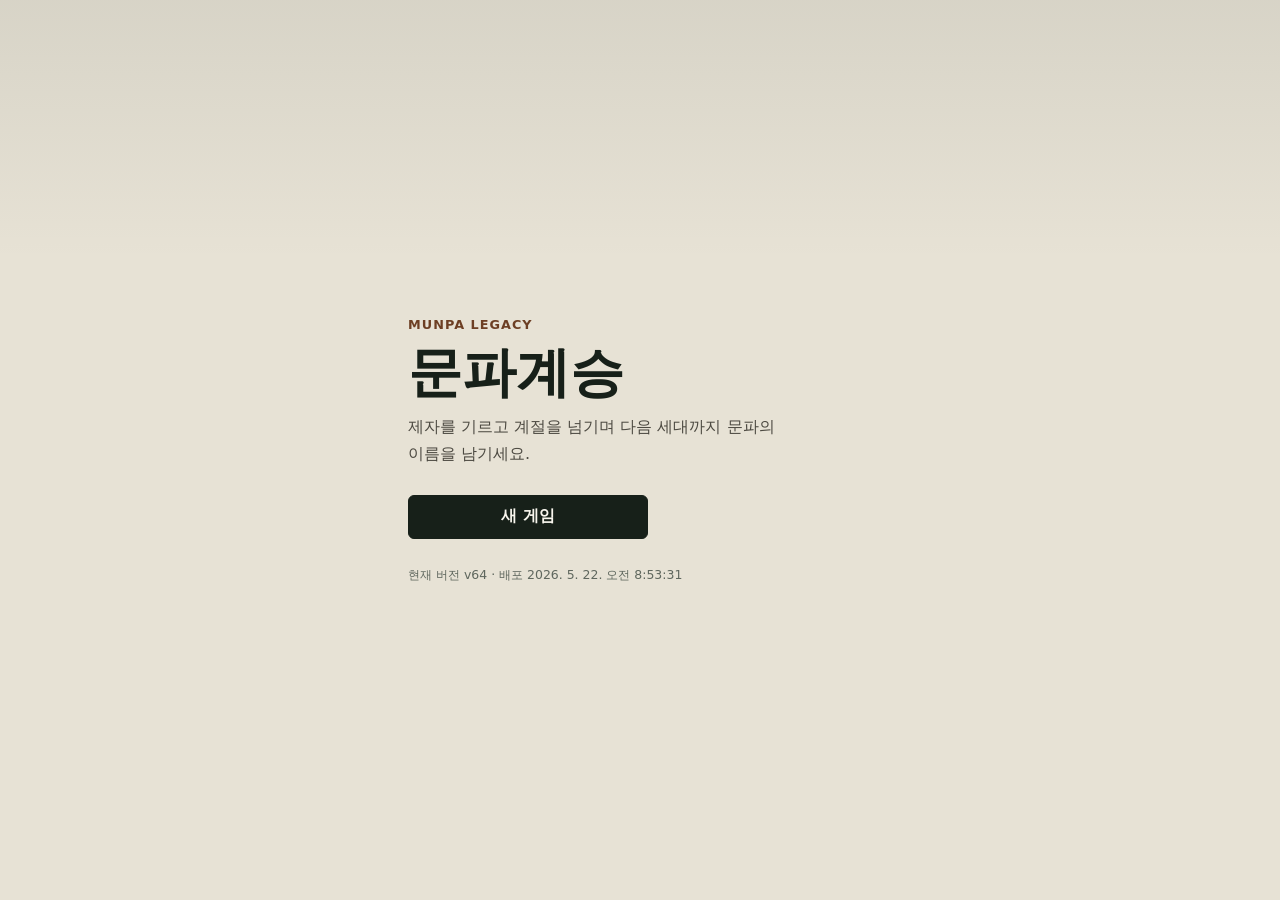
==== commit e47c6d62: "제자 모집 플로우 단순화" ====
--- a/index.html
+++ b/index.html
@@ -171,25 +171,12 @@
         <section id="recruitmentPanel" class="modal-panel recruitment-panel" role="dialog" aria-modal="true" aria-labelledby="recruitmentModalTitle">
           <div class="panel-heading">
             <div>
-              <p class="kicker">제자 모집</p>
-              <h2 id="recruitmentModalTitle">후보 판정</h2>
+              <h2 id="recruitmentModalTitle">제자 모집</h2>
             </div>
           </div>
 
           <div id="candidateList" class="candidate-list"></div>
 
-          <div class="recruitment-footer">
-            <div class="bulk-actions" aria-label="전체 판정">
-              <button data-bulk-decision="defer" type="button">전체 유예</button>
-              <button data-bulk-decision="reject" type="button">전체 불합격</button>
-              <button data-bulk-decision="accept" type="button">전체 합격</button>
-            </div>
-
-            <div class="confirm-actions">
-              <button id="cancelRecruitment" class="secondary-action" type="button">취소</button>
-              <button id="confirmRecruitment" class="primary-action" type="button">확인</button>
-            </div>
-          </div>
         </section>
       </div>
 
--- a/styles.css
+++ b/styles.css
@@ -885,96 +885,90 @@
   font-size: 1.25rem;
 }
 
-.bulk-actions,
-.confirm-actions {
-  display: grid;
-  grid-template-columns: repeat(3, minmax(0, 1fr));
-  gap: 8px;
-}
-
-.confirm-actions {
-  grid-template-columns: repeat(2, minmax(0, 1fr));
-}
-
-.recruitment-footer {
-  display: grid;
-  gap: 8px;
-  padding-top: 12px;
-  border-top: 1px solid var(--color-border);
-  background: var(--color-surface-raised);
-}
-
-.bulk-actions button,
-.decision-actions button {
-  min-height: 38px;
-  padding: 0 10px;
-  font-size: 0.86rem;
-}
-
-.bulk-actions button[data-bulk-decision],
-.decision-actions button[data-decision] {
-  color: var(--color-text);
-  background: var(--color-surface-raised);
-  border-color: var(--color-border);
-}
-
-.bulk-actions button[data-bulk-decision="defer"],
-.decision-actions button[data-decision="defer"] {
-  color: var(--color-text-muted);
-  background: var(--color-surface-raised);
-  border-color: var(--color-border);
-}
-
-.bulk-actions button[data-bulk-decision="reject"],
-.decision-actions button[data-decision="reject"] {
-  background: #f1dddd;
-  border-color: #c89494;
-}
-
-.bulk-actions button[data-bulk-decision="accept"],
-.decision-actions button[data-decision="accept"] {
-  background: #dcefe4;
-  border-color: #74a889;
-}
-
 .candidate-list {
   display: grid;
   align-content: start;
-  gap: 10px;
+  gap: 12px;
   min-height: 0;
   margin-inline: -4px;
-  padding: 0 4px 4px;
+  padding: 0 4px 6px;
   overflow-y: auto;
+}
+
+.candidate-progress {
+  display: flex;
+  align-items: center;
+  justify-content: space-between;
+  gap: 12px;
+  color: var(--color-text-muted);
+  font-size: 0.86rem;
+}
+
+.candidate-progress strong {
+  color: var(--color-text);
+  font-size: 0.92rem;
+}
+
+.candidate-dots {
+  display: flex;
+  align-items: center;
+  gap: 6px;
+}
+
+.candidate-dot {
+  width: 11px;
+  min-width: 11px;
+  height: 11px;
+  min-height: 11px;
+  padding: 0;
+  border: 1px solid var(--color-border);
+  border-radius: 999px;
+  background: var(--color-surface-raised);
+}
+
+.candidate-dot.reject {
+  border-color: #c89494;
+  background: #f1dddd;
+}
+
+.candidate-dot.accept {
+  border-color: #74a889;
+  background: #dcefe4;
+}
+
+.candidate-dot[aria-current="true"] {
+  width: 22px;
 }
 
 .candidate-card {
   position: relative;
   display: grid;
-  grid-template-columns: auto minmax(0, 1fr);
-  gap: 10px 12px;
-  padding: 12px;
+  justify-items: center;
+  gap: 14px;
+  padding: 16px;
   border: 1px solid var(--color-border);
   border-radius: 8px;
   background: var(--color-surface);
 }
 
 .candidate-portrait {
-  grid-row: 1 / 3;
-  width: 104px;
-  min-width: 104px;
-  height: 104px;
+  width: min(100%, 152px);
+  min-width: 0;
+  height: auto;
 }
 
 .candidate-summary {
   display: grid;
-  grid-template-columns: minmax(0, 1fr) auto;
-  gap: 8px;
-  align-items: center;
+  justify-items: center;
+  gap: 12px;
+  align-items: center;
+  width: 100%;
+  text-align: center;
 }
 
 .candidate-identity {
   display: grid;
-  gap: 3px;
+  gap: 5px;
   min-width: 0;
 }
 
@@ -982,12 +976,13 @@
 .candidate-identity strong {
   min-width: 0;
   overflow-wrap: anywhere;
-  font-size: 1rem;
+  font-size: 1.28rem;
 }
 
 .candidate-meta {
   display: flex;
   align-items: center;
+  justify-content: center;
   flex-wrap: wrap;
   gap: 5px;
 }
@@ -995,7 +990,7 @@
 .candidate-stat {
   margin: 0;
   color: var(--color-text);
-  font-size: 1rem;
+  font-size: 1.05rem;
   font-weight: 900;
   white-space: nowrap;
 }
@@ -1014,43 +1009,26 @@
   white-space: nowrap;
 }
 
-.decision-pill {
-  position: absolute;
-  left: 50%;
-  bottom: 6px;
-  transform: translateX(-50%);
-  flex: 0 0 auto;
-  border: 1px solid var(--color-border);
-  border-radius: 999px;
-  padding: 3px 8px;
-  color: var(--color-text-muted);
-  background: var(--color-surface-raised);
-  font-size: 0.75rem;
-  font-weight: 800;
-}
-
-.decision-pill.accept {
-  color: #124024;
-  border-color: #74a889;
-  background: #dcefe4;
-}
-
-.decision-pill.reject {
-  color: #5b1d1d;
-  border-color: #c89494;
-  background: #f1dddd;
-}
-
-.decision-actions {
-  grid-column: 2;
-  display: grid;
-  grid-template-columns: repeat(3, minmax(0, 1fr));
+.candidate-nav {
+  display: grid;
+  grid-template-columns: repeat(2, minmax(0, 1fr));
   gap: 8px;
 }
 
-.decision-actions button[aria-pressed="true"] {
-  font-weight: 900;
-  filter: saturate(1.08) brightness(0.98);
+.candidate-nav .secondary-action {
+  max-width: none;
+}
+
+.candidate-detail-stats {
+  display: grid;
+  grid-template-columns: repeat(2, minmax(0, 1fr));
+  gap: 8px;
+  width: 100%;
+}
+
+.candidate-card > .primary-action {
+  width: 100%;
+  max-width: none;
 }
 
 .modal-backdrop {
@@ -1255,14 +1233,14 @@
   }
 
   .candidate-card {
-    gap: 8px 10px;
-    padding: 10px;
+    gap: 12px;
+    padding: 12px;
   }
 
   .candidate-portrait {
-    width: 88px;
-    min-width: 88px;
-    height: 88px;
+    width: min(100%, 132px);
+    min-width: 0;
+    height: auto;
   }
 
   .candidate-summary {
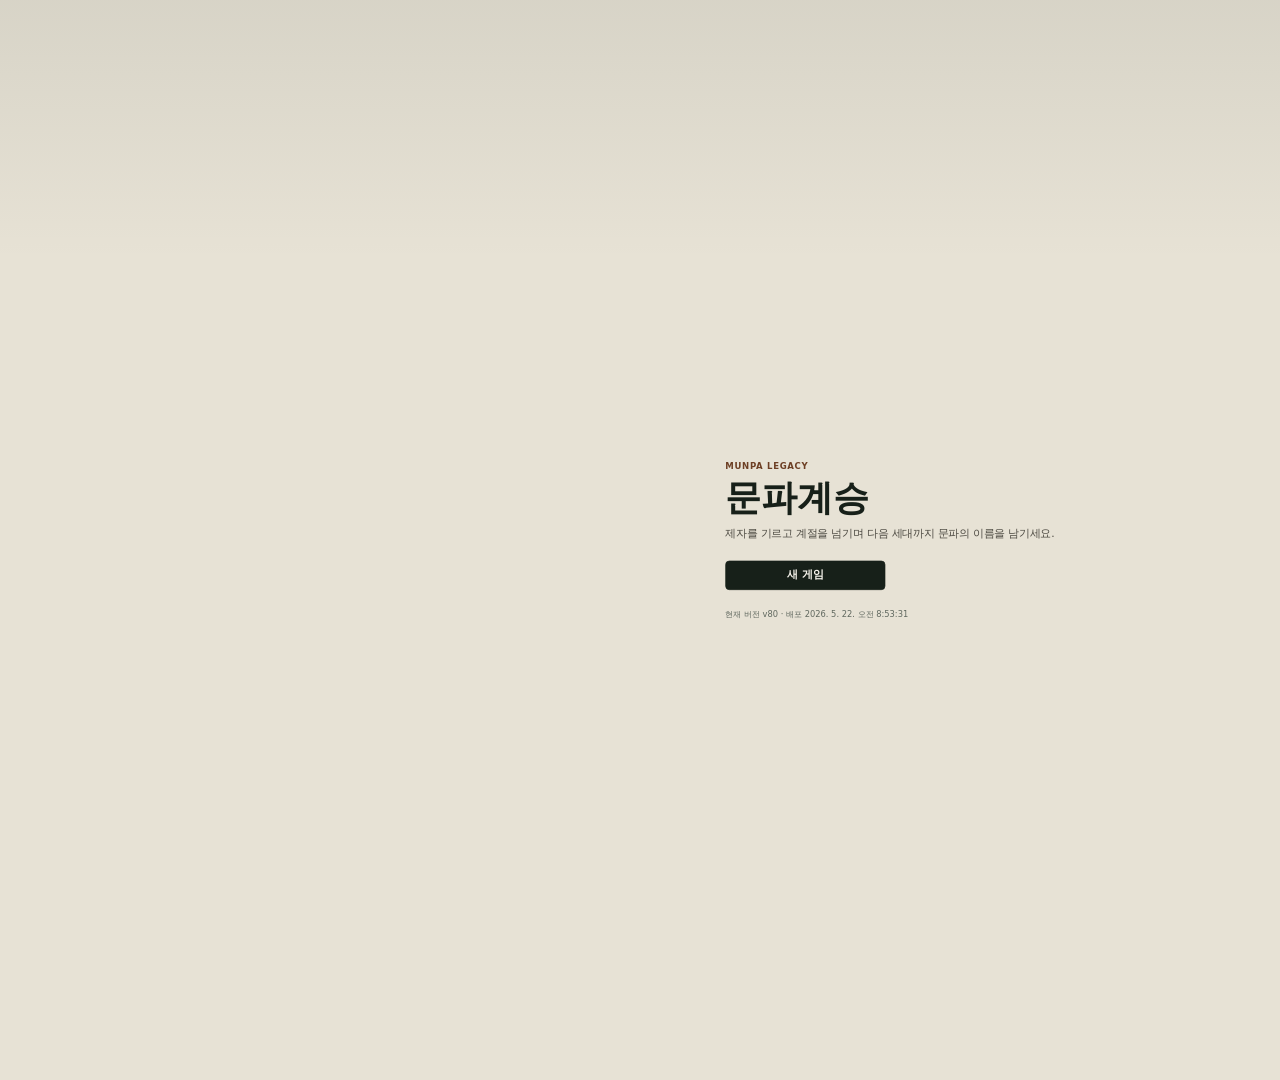
==== commit 5e3749b3: "현대 무협 아트와 진입 흐름 정리" ====
--- a/index.html
+++ b/index.html
@@ -24,6 +24,46 @@
         <p id="deploymentMeta" class="deployment-meta">-</p>
       </section>
 
+      <section id="characterCreationView" class="character-creation-view" hidden>
+        <header class="creation-header">
+          <p class="kicker">캐릭터 생성</p>
+          <h1>첫 무인을 만드세요</h1>
+          <p class="creation-lead">개파와 문파 운영은 아직 잠겨 있습니다. 먼저 무공 싸움에서 살아남을 한 사람을 정합니다.</p>
+        </header>
+
+        <form id="characterForm" class="founder-form character-form">
+          <fieldset class="portrait-picker">
+            <legend>초상화</legend>
+            <div id="characterPortraitOptions" class="portrait-options"></div>
+          </fieldset>
+
+          <label class="name-field" for="characterName">
+            <span>이름</span>
+            <div class="name-row">
+              <input id="characterName" name="characterName" type="text" maxlength="12" autocomplete="off">
+              <button id="randomCharacterName" class="icon-action" type="button" aria-label="이름 무작위" title="이름 무작위">
+                <svg class="dice-icon" aria-hidden="true" viewBox="0 0 24 24">
+                  <rect x="3" y="3" width="18" height="18" rx="4"></rect>
+                  <circle cx="8" cy="8" r="1.6"></circle>
+                  <circle cx="16" cy="8" r="1.6"></circle>
+                  <circle cx="8" cy="16" r="1.6"></circle>
+                  <circle cx="16" cy="16" r="1.6"></circle>
+                  <circle cx="12" cy="12" r="1.6"></circle>
+                </svg>
+              </button>
+            </div>
+          </label>
+
+          <fieldset class="weapon-picker">
+            <legend>입문 무공</legend>
+            <div id="weaponOptions" class="weapon-options"></div>
+          </fieldset>
+
+          <p class="creation-note">첫 목표는 토너먼트 우승입니다. 승리하면 개파 권한이 열리고, 이후 문파 운영 단계로 이어집니다.</p>
+          <button class="primary-action" type="submit">수련 시작</button>
+        </form>
+      </section>
+
       <section id="founderView" class="founder-view" hidden>
         <header class="creation-header">
           <p class="kicker">개파조사</p>
@@ -79,7 +119,7 @@
         <header class="fixed-status">
           <div class="sect-header">
             <div>
-              <p class="kicker">현재 문파</p>
+              <p id="sectContextLabel" class="kicker">현재 문파</p>
               <h1 id="sectName">-</h1>
             </div>
             <div class="header-actions">
@@ -93,8 +133,8 @@
               <div id="founderPortrait" class="portrait portrait-small"></div>
               <div>
                 <div class="founder-label-row">
-                  <p class="kicker">개파조사</p>
-                  <span class="role-badge">장문인</span>
+                  <p id="founderRoleKicker" class="kicker">개파조사</p>
+                  <span id="founderRoleBadge" class="role-badge">장문인</span>
                 </div>
                 <h3 id="founderNameDisplay">-</h3>
                 <p id="founderMeta">-</p>
@@ -110,7 +150,7 @@
         <div class="status-pane">
           <section class="scene-panel" aria-label="문파 상태">
             <div class="disciple-list" aria-label="제자 목록">
-              <h3>제자</h3>
+              <h3 id="memberListTitle">제자</h3>
               <p id="mainStatus" class="main-status">문파를 정비하는 중입니다</p>
               <div id="discipleList"></div>
             </div>
@@ -126,7 +166,7 @@
 
       <section id="endingView" class="ending-view" hidden>
         <header class="ending-header">
-          <p class="kicker">문파 멸망</p>
+          <p id="endingKicker" class="kicker">문파 멸망</p>
           <h1 id="endingTitle">-</h1>
           <p id="endingSummary">-</p>
         </header>
--- a/styles.css
+++ b/styles.css
@@ -1,5 +1,8 @@
 :root {
   --app-height: 100vh;
+  --app-scale: 1;
+  --desktop-stage-width: 1920px;
+  --desktop-stage-height: 1080px;
   --color-page: #e7e2d5;
   --color-surface: #f8f5ed;
   --color-surface-raised: #ffffff;
@@ -138,6 +141,7 @@
 }
 
 .welcome-view,
+.character-creation-view,
 .founder-view,
 .game-view,
 .ending-view {
@@ -149,6 +153,7 @@
 }
 
 .welcome-view,
+.character-creation-view,
 .founder-view,
 .ending-view {
   display: grid;
@@ -157,6 +162,7 @@
   padding: clamp(18px, 4vh, 28px);
 }
 
+.character-creation-view,
 .founder-view {
   align-content: start;
   background: var(--color-surface);
@@ -236,6 +242,17 @@
   font-size: clamp(1.9rem, 6vw, 2.55rem);
 }
 
+.creation-lead {
+  max-width: 34rem;
+  margin: 4px 0 0;
+  color: var(--color-text-soft);
+  font-size: 0.95rem;
+  line-height: 1.6;
+  word-break: keep-all;
+  overflow-wrap: break-word;
+  text-wrap: pretty;
+}
+
 .founder-form {
   display: grid;
   gap: clamp(14px, 2.4vh, 20px);
@@ -250,6 +267,7 @@
 }
 
 .portrait-picker legend,
+.weapon-picker legend,
 .name-field span {
   margin-bottom: 8px;
   color: var(--color-text);
@@ -275,6 +293,17 @@
   box-shadow: none;
 }
 
+.portrait-selected-preview {
+  grid-column: 1 / -1;
+  display: grid;
+  gap: 10px;
+  padding: 6px;
+  border: 1px solid var(--color-border);
+  border-radius: 8px;
+  background: var(--color-surface-raised);
+  scroll-margin-block: 12px;
+}
+
 .portrait-option:hover {
   color: var(--color-text);
   background: var(--color-surface);
@@ -283,6 +312,34 @@
 .portrait-option[aria-pressed="true"] {
   border-color: var(--color-focus);
   box-shadow: inset 0 0 0 2px var(--color-focus);
+}
+
+.portrait-life-preview {
+  display: grid;
+  grid-template-columns: repeat(3, minmax(0, 1fr));
+  gap: 8px;
+  min-width: 0;
+  padding: 1px 1px 3px;
+}
+
+.portrait-age-card {
+  display: grid;
+  gap: 6px;
+  min-width: 0;
+  align-content: start;
+  color: var(--color-text);
+}
+
+.portrait-age-card .portrait {
+  width: 100%;
+}
+
+.portrait-age-label {
+  color: var(--color-text-muted);
+  font-size: 0.74rem;
+  font-weight: 800;
+  line-height: 1.1;
+  text-align: center;
 }
 
 .portrait {
@@ -343,6 +400,99 @@
   height: 54px;
 }
 
+.weapon-picker {
+  display: grid;
+  gap: 12px;
+  margin: 0;
+  padding: 0;
+  border: 0;
+}
+
+.weapon-options {
+  display: grid;
+  grid-template-columns: 1fr;
+  gap: 10px;
+}
+
+.weapon-option {
+  display: grid;
+  gap: 8px;
+  min-height: 116px;
+  padding: 14px;
+  border: 1px solid var(--color-border);
+  border-radius: 8px;
+  color: var(--color-text);
+  background: var(--color-surface-raised);
+  text-align: left;
+}
+
+.weapon-option:hover {
+  color: var(--color-text);
+  background: var(--color-panel);
+}
+
+.weapon-option[aria-pressed="true"] {
+  border-color: var(--color-focus);
+  box-shadow: inset 0 0 0 2px var(--color-focus);
+}
+
+.weapon-option.is-locked {
+  color: var(--color-text-muted);
+  background: color-mix(in srgb, var(--color-surface-raised), var(--color-border) 16%);
+}
+
+.weapon-option.is-locked:hover {
+  background: color-mix(in srgb, var(--color-surface-raised), var(--color-border) 16%);
+}
+
+.weapon-header {
+  display: flex;
+  align-items: center;
+  justify-content: space-between;
+  gap: 10px;
+  min-width: 0;
+}
+
+.weapon-header strong {
+  font-size: 1.05rem;
+  line-height: 1.2;
+}
+
+.weapon-badge {
+  display: inline-flex;
+  align-items: center;
+  min-height: 22px;
+  padding: 0 8px;
+  border: 1px solid color-mix(in srgb, var(--color-accent) 45%, var(--color-border));
+  border-radius: 999px;
+  color: var(--color-accent);
+  background: color-mix(in srgb, var(--color-accent) 9%, transparent);
+  font-size: 0.72rem;
+  font-weight: 800;
+  line-height: 1;
+  white-space: nowrap;
+}
+
+.lock-badge {
+  color: var(--color-text-muted);
+  border-color: var(--color-border);
+  background: color-mix(in srgb, var(--color-border), transparent 70%);
+}
+
+.weapon-summary,
+.weapon-meta {
+  color: var(--color-text-soft);
+  font-size: 0.88rem;
+  line-height: 1.45;
+  word-break: keep-all;
+  overflow-wrap: break-word;
+}
+
+.weapon-meta {
+  color: var(--color-text-muted);
+  font-weight: 800;
+}
+
 .name-field {
   display: grid;
   gap: 8px;
@@ -787,11 +937,27 @@
 
 .disciple-card {
   display: grid;
+  grid-template-columns: 54px minmax(0, 1fr);
+  align-items: center;
+  width: 100%;
   gap: 6px;
   padding: 14px;
   border: 1px solid var(--color-border);
   border-radius: 8px;
+  color: var(--color-text);
   background: var(--color-surface-raised);
+  text-align: left;
+}
+
+.disciple-card:hover {
+  color: var(--color-text);
+  background: var(--color-panel);
+}
+
+.disciple-identity {
+  display: grid;
+  min-width: 0;
+  gap: 5px;
 }
 
 .disciple-card strong {
@@ -1011,10 +1177,11 @@
 
 .candidate-nav {
   display: grid;
-  grid-template-columns: repeat(2, minmax(0, 1fr));
+  grid-template-columns: repeat(3, minmax(0, 1fr));
   gap: 8px;
 }
 
+.candidate-nav .primary-action,
 .candidate-nav .secondary-action {
   max-width: none;
 }
@@ -1024,11 +1191,6 @@
   grid-template-columns: repeat(2, minmax(0, 1fr));
   gap: 8px;
   width: 100%;
-}
-
-.candidate-card > .primary-action {
-  width: 100%;
-  max-width: none;
 }
 
 .modal-backdrop {
@@ -1160,52 +1322,337 @@
   transform: translateY(0);
 }
 
-@media (min-width: 760px) {
+@media (min-width: 1024px) {
   body {
-    padding: 24px;
+    display: grid;
+    place-items: center;
+    padding: 0;
+    overflow: hidden;
+  }
+
+  .app-shell {
+    width: var(--desktop-stage-width);
+    height: var(--desktop-stage-height);
+    transform: scale(var(--app-scale));
+    transform-origin: center;
   }
 
   .welcome-view,
+  .character-creation-view,
   .founder-view,
-  .game-view,
   .ending-view {
+    width: min(100%, 760px);
     height: 100%;
     min-height: 0;
     border-radius: 10px;
     overflow: hidden;
   }
 
+  .game-view {
+    width: min(100%, 1500px);
+    height: 100%;
+    min-height: 0;
+    border-radius: 10px;
+    overflow: hidden;
+  }
+
+  .character-creation-view,
   .founder-view {
     overflow-y: auto;
   }
 
+  .portrait-options {
+    grid-template-columns: repeat(3, 220px);
+    width: min(100%, 704px);
+    gap: 14px;
+  }
+
+  .portrait-option {
+    padding: 8px;
+  }
+
+  .portrait-selected-preview {
+    gap: 10px;
+    padding: 8px;
+  }
+
+  .portrait-life-preview {
+    gap: 10px;
+  }
+
+  .portrait-age-card {
+    gap: 8px;
+  }
+
+  .portrait-age-label {
+    font-size: 0.85rem;
+  }
+
+  .weapon-options {
+    grid-template-columns: repeat(2, minmax(0, 1fr));
+    gap: 14px;
+  }
+
+  .weapon-option {
+    min-height: 136px;
+    padding: 18px;
+  }
+
+  .weapon-header strong {
+    font-size: 1.18rem;
+  }
+
   .ending-view {
     overflow-y: auto;
   }
 
+  .fixed-status {
+    gap: 20px;
+    padding: 34px 40px 24px;
+  }
+
+  .status-pane {
+    padding: 0 40px 32px;
+  }
+
+  .sect-header {
+    gap: 24px;
+  }
+
+  .sect-header h1 {
+    font-size: clamp(3.2rem, 4vw, 4.6rem);
+  }
+
+  .save-state {
+    font-size: 1rem;
+  }
+
+  .compact-action {
+    min-height: 42px;
+    padding-inline: 16px;
+    font-size: 1rem;
+  }
+
+  .hud-row {
+    gap: 16px;
+  }
+
+  .founder-card {
+    gap: 18px;
+    padding: 18px 20px;
+  }
+
+  .founder-card h3 {
+    font-size: 1.3rem;
+  }
+
+  .founder-card p:not(.kicker),
+  .main-status {
+    font-size: 1rem;
+  }
+
+  .role-badge,
+  .health-chip {
+    min-height: 22px;
+    padding-inline: 8px;
+  }
+
+  .game-view .portrait-small {
+    width: 112px;
+    min-width: 112px;
+    height: 112px;
+  }
+
+  .disciple-list {
+    gap: 16px;
+  }
+
+  .disciple-list h3 {
+    font-size: 1.25rem;
+  }
+
+  .disciple-card {
+    grid-template-columns: 112px minmax(0, 1fr);
+    gap: 18px;
+    padding: 22px;
+  }
+
+  .disciple-card strong {
+    font-size: 1.2rem;
+  }
+
+  .disciple-card span {
+    font-size: 1rem;
+  }
+
+  .time-card {
+    min-width: 160px;
+    padding: 18px 20px;
+  }
+
+  .time-card h3 {
+    font-size: 1.25rem;
+  }
+
+  .menu-bar {
+    gap: 14px;
+    padding: 18px 20px;
+  }
+
+  .menu-bar button {
+    min-height: 54px;
+    font-size: 1.05rem;
+  }
+
+  .app-shell:has(.cheat-sidebar:not([hidden])) {
+    display: grid;
+    grid-template-columns: 1500px 360px;
+    gap: 32px;
+    align-items: stretch;
+    justify-content: center;
+  }
+
+  .app-shell:has(.cheat-sidebar:not([hidden])) .game-view {
+    width: 100%;
+    margin: 0;
+  }
+
   .cheat-sidebar:not([hidden]) {
-    position: fixed;
-    top: 24px;
-    right: 24px;
-    bottom: 24px;
-    z-index: 6;
+    position: static;
     display: grid;
     align-content: start;
-    gap: 14px;
-    width: 260px;
+    gap: 18px;
+    width: 100%;
+    height: 100%;
     overflow-y: auto;
-    padding: 16px;
+    padding: 24px;
     border: 1px solid var(--color-border);
     border-radius: 10px;
     background: var(--color-surface-raised);
   }
 
+  .cheat-summary > div {
+    padding: 14px;
+    font-size: 1rem;
+  }
+
+  .cheat-actions {
+    gap: 10px;
+  }
+
+  .cheat-actions button {
+    min-height: 54px;
+    font-size: 1.05rem;
+  }
+
+  .modal-backdrop {
+    padding: 48px;
+  }
+
+  .modal-panel {
+    width: min(100%, 900px);
+    max-height: min(860px, 92vh);
+    gap: 24px;
+    padding: 30px;
+    border-radius: 10px;
+  }
+
+  .recruitment-panel {
+    width: min(100%, 1040px);
+    max-height: min(900px, 92vh);
+  }
+
+  .cheat-panel {
+    width: min(100%, 760px);
+  }
+
+  .panel-heading h2 {
+    font-size: 1.75rem;
+  }
+
+  .detail-grid {
+    gap: 18px;
+  }
+
+  .detail-character {
+    gap: 20px;
+    padding: 22px;
+  }
+
+  .modal-panel .portrait-small {
+    width: 138px;
+    min-width: 138px;
+    height: 138px;
+  }
+
+  .detail-character h3 {
+    font-size: 1.55rem;
+  }
+
+  .detail-character p,
+  .detail-item span,
+  .tooltip-bubble {
+    font-size: 1rem;
+  }
+
+  .detail-stat-row {
+    gap: 14px;
+  }
+
+  .detail-item {
+    padding: 18px;
+  }
+
+  .detail-item strong {
+    font-size: 1.45rem;
+  }
+
+  .detail-item.important strong {
+    font-size: 1.6rem;
+  }
+
+  .tooltip-bubble {
+    width: min(460px, 52vw);
+  }
+
+  .candidate-list {
+    gap: 18px;
+  }
+
+  .candidate-card {
+    gap: 20px;
+    padding: 26px;
+  }
+
+  .candidate-portrait {
+    width: min(100%, 240px);
+  }
+
+  .candidate-summary strong,
+  .candidate-identity strong {
+    font-size: 1.45rem;
+  }
+
+  .candidate-meta,
+  .candidate-stat {
+    font-size: 1.05rem;
+  }
+
+  .candidate-detail-stats,
+  .candidate-nav {
+    gap: 12px;
+  }
+
   .app-shell:has(.cheat-sidebar:not([hidden])) #openCheats {
     display: none;
   }
 }
 
 @media (max-width: 420px) {
+  .portrait-selected-preview {
+    min-height: 0;
+  }
+
   .sect-header {
     gap: 10px;
   }
